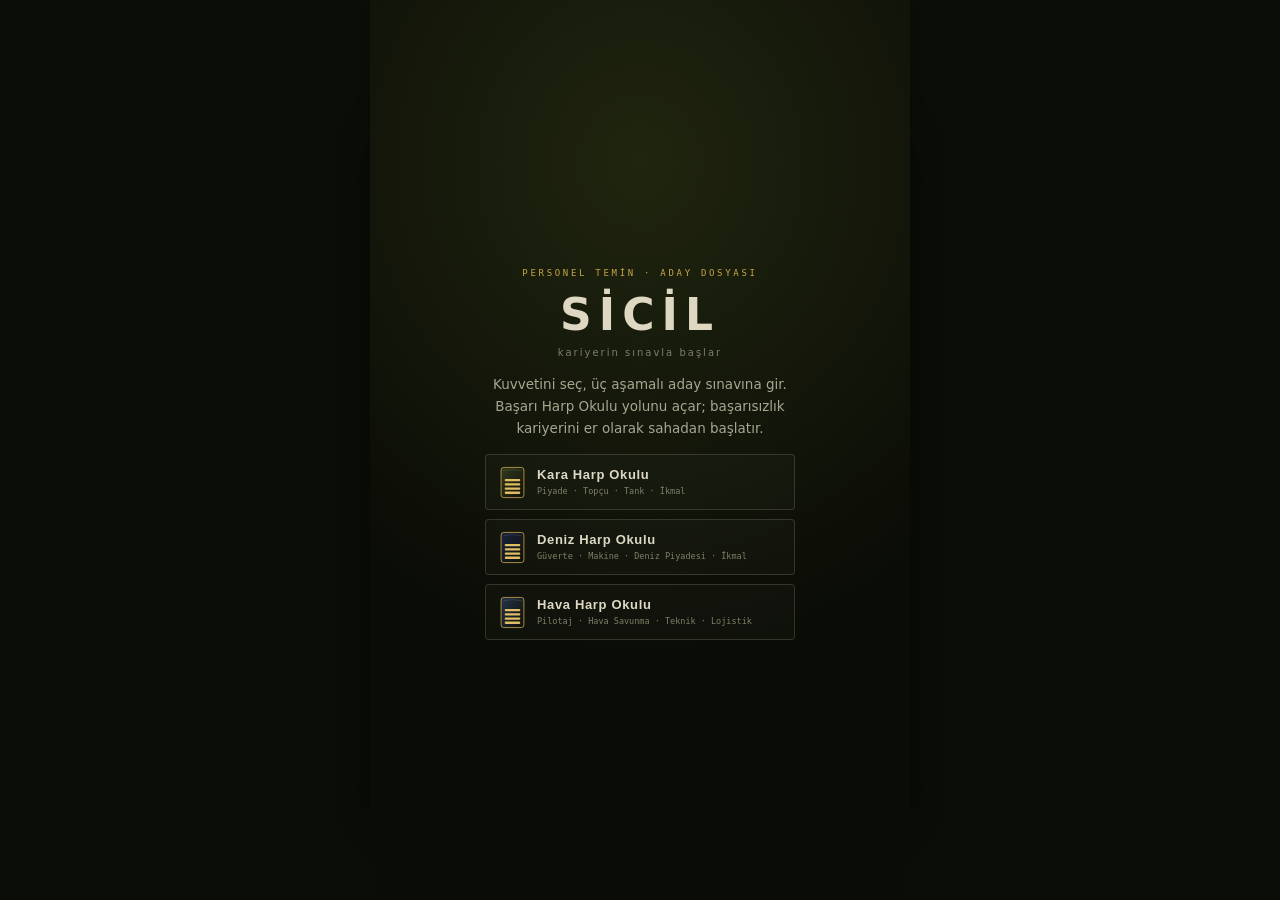
==== index.html @ 5f241886 "feat: add specialty selection screen and HUD badge" ====
<!DOCTYPE html>
<html lang="tr">
<head>
<meta charset="utf-8">
<meta name="viewport" content="width=device-width,initial-scale=1,viewport-fit=cover,maximum-scale=1,user-scalable=no">
<meta name="theme-color" content="#0b0d07">
<title>SİCİL — Askerî Kariyer Dosyası</title>
<link rel="stylesheet" href="style.css">
</head>
<body>
<div id="app">
  <div id="hud">
    <div class="tag">
      <div id="insBox"></div>
      <div class="idt">
        <div class="careerBadge" id="careerBadge">Subay Kariyeri</div>
        <div class="rankname" id="rankName">Harbiyeli</div>
        <div class="identityMeta"><div class="sub" id="forceName"></div><div class="specialtyBadge" id="specialtyBadge"></div></div>
      </div>
      <button id="fileBtn" aria-label="Sicil dosyasını aç"><span class="fi" aria-hidden="true">▤</span><span class="fl">Sicil</span></button>
    </div>
    <div class="hudmeta">
      <div class="clock"><span id="mAge"></span><i></i><span id="mSrv"></span></div>
      <div id="pips"></div>
    </div>
  </div>
  <div id="gauges"></div>
  <div id="stage">
    <div class="card" id="cardB"></div>
    <div class="card" id="cardA">
      <div class="stamp l" id="stampL"></div>
      <div class="stamp r" id="stampR"></div>
      <div class="chead">
        <div class="l"><div class="who" id="who"></div><div class="role" id="role"></div></div>
        <div class="place" id="place"></div>
      </div>
      <div class="cbody"><div id="text"></div></div>
    </div>
    <div id="decisionFeedback" role="status" aria-live="polite"></div>
  </div>
  <div id="choices">
    <button class="ch" id="chL"><span class="k">◀ SOL</span><span id="chLt"></span></button>
    <button class="ch" id="chR"><span class="k">SAĞ ▶</span><span id="chRt"></span></button>
  </div>
  <div id="hint">kaydır ya da dokun</div>

  <div id="file" class="hide">
    <h2>Sicil Dosyası</h2>
    <div id="fileRows"></div>
    <div class="note" id="fileNote"></div>
    <button class="btn" id="fileClose" style="margin-top:auto">Kapat</button>
  </div>

  <div id="promo" class="hide">
    <div id="promoIns"></div>
    <div class="eyebrow" id="promoTop">Terfi</div>
    <div id="promoRank"></div>
    <div id="promoNote"></div>
    <div id="promoNext"></div>
    <button class="btn p" id="promoBtn">Göreve devam</button>
  </div>

  <div class="screen hide" id="exam">
    <div class="examShell">
      <div class="examTop"><span id="examStep">Aday Seçmeleri</span><b id="examScore">0 PUAN</b></div>
      <div class="examTrack" id="examTrack"></div>
      <div id="examBody"></div>
    </div>
  </div>

  <div class="screen hide" id="specialty">
    <div class="specialtyShell">
      <div class="eyebrow" id="specialtyCareer">Kariyer Yolu</div>
      <h1 id="specialtyTitle">Sınıfını Seç</h1>
      <p class="lead" id="specialtyLead"></p>
      <div class="specialtyList" id="specialtyList"></div>
    </div>
  </div>

  <div class="screen" id="start">
    <div class="eyebrow">Personel Temin · Aday Dosyası</div>
    <h1>Sicil<small>kariyerin sınavla başlar</small></h1>
    <p class="lead">Kuvvetini seç, üç aşamalı aday sınavına gir. Başarı Harp Okulu yolunu açar; başarısızlık kariyerini er olarak sahadan başlatır.</p>
    <div class="forces" id="forceList"></div>
  </div>

  <div class="screen hide" id="end">
    <div class="eyebrow" id="endTop"></div>
    <h1 id="endTitle" style="font-size:clamp(21px,6.6vw,30px);letter-spacing:.09em"></h1>
    <p class="lead" id="endText"></p>
    <div id="endStats"></div>
    <div id="endNote" style="font-family:var(--mono);font-size:9px;letter-spacing:.05em;color:var(--brass);max-width:33ch;line-height:1.7"></div>
    <button class="btn p" id="again">Yeni dosya aç</button>
  </div>
</div>

<script src="ranks.js"></script>
<script src="storage.js"></script>
<script src="game.js"></script>
<script src="specialties.js"></script>
<script src="exam.js"></script>
<script src="events-officer.js"></script>
<script src="events-field.js"></script>
</body>
</html>
---- style.css ----
:root{
  --ink:#0b0d07; --canvas:#1e2310;
  --paper:#ded8c3; --paper-2:#bdb69c; --dim:#7c8067; --dim-2:#5a5e48;
  --brass:#c9a349; --signal:#e0902c; --oxide:#a83c29; --green:#6f9349;
  --decision:#9aa58a;
  --line:rgba(222,216,195,.14);
  --mono:ui-monospace,"SFMono-Regular",Menlo,Consolas,monospace;
  --sans:system-ui,-apple-system,"Segoe UI",Roboto,sans-serif;
}
*{margin:0;padding:0;box-sizing:border-box;-webkit-tap-highlight-color:transparent}
html,body{height:100%;overflow:hidden;overscroll-behavior:none}
body{background:var(--ink);color:var(--paper);font-family:var(--sans);
  touch-action:none;user-select:none;-webkit-user-select:none;
  display:flex;align-items:center;justify-content:center}
#app{position:relative;width:100%;height:100dvh;max-width:540px;display:flex;flex-direction:column;
  padding:calc(env(safe-area-inset-top) + 7px) 13px calc(env(safe-area-inset-bottom) + 8px);
  background:radial-gradient(125% 65% at 50% -8%,#242a17 0%,#12150c 60%,#090b05 100%)}
#app::after{content:"";position:absolute;inset:0;pointer-events:none;opacity:.045;mix-blend-mode:overlay;
  background-image:repeating-linear-gradient(90deg,#fff 0 1px,transparent 1px 3px),
                   repeating-linear-gradient(0deg,#fff 0 1px,transparent 1px 3px)}

#hud{flex:0 0 auto;position:relative;z-index:4;padding:10px;border:1px solid rgba(222,216,195,.13);
  border-radius:11px;background:linear-gradient(145deg,rgba(222,216,195,.07),rgba(9,11,5,.32));
  box-shadow:0 10px 28px rgba(0,0,0,.28),inset 0 1px 0 rgba(255,255,255,.035);overflow:hidden}
#hud::before{content:"";position:absolute;left:0;top:0;bottom:0;width:3px;background:var(--brass);opacity:.72}
.tag{display:flex;align-items:center;gap:10px}
#insBox{flex:0 0 auto;width:40px;height:52px;padding:3px;border-radius:6px;background:rgba(9,11,5,.36);
  filter:drop-shadow(0 2px 3px rgba(0,0,0,.55))}
#insBox svg{display:block;width:100%;height:100%}
.idt{flex:1 1 auto;min-width:0}
.careerBadge{display:inline-flex;margin-bottom:3px;padding:2px 5px;border-radius:2px;background:rgba(201,163,73,.11);
  color:var(--brass);font-family:var(--mono);font-size:7px;letter-spacing:.13em;text-transform:uppercase}
.rankname{font-weight:760;font-size:clamp(15px,4.2vw,18px);letter-spacing:.075em;text-transform:uppercase;
  white-space:nowrap;overflow:hidden;text-overflow:ellipsis;line-height:1.15}
.sub{font-family:var(--mono);font-size:8.5px;letter-spacing:.1em;color:var(--dim);text-transform:uppercase;margin-top:3px}
.hudmeta{display:grid;grid-template-columns:auto minmax(0,1fr);gap:10px;align-items:center;margin-top:9px;
  padding-top:8px;border-top:1px solid rgba(222,216,195,.09)}
.clock{display:flex;align-items:center;gap:6px;font-family:var(--mono);font-size:8.5px;line-height:1.3;color:var(--dim);white-space:nowrap}
.clock i{width:3px;height:3px;border-radius:50%;background:var(--dim-2)}
.clock b{color:var(--brass);font-weight:500}
#fileBtn{flex:0 0 auto;width:47px;height:47px;padding:0;border:1px solid rgba(222,216,195,.18);border-radius:8px;
  background:rgba(9,11,5,.34);color:var(--paper-2);font-family:var(--mono);cursor:pointer;
  display:flex;flex-direction:column;align-items:center;justify-content:center;gap:3px}
#fileBtn .fi{font-size:15px;line-height:1;color:var(--brass)}
#fileBtn .fl{font-size:6.5px;letter-spacing:.09em;text-transform:uppercase}
#fileBtn:active{background:rgba(222,216,195,.1);border-color:rgba(222,216,195,.32)}
#pips{display:flex;gap:2px;align-items:center;min-width:0}
#pips i{flex:1 1 0;height:5px;border-radius:2px;background:rgba(222,216,195,.1);transition:background .3s}
#pips i.on{background:var(--green)} #pips i.now{background:var(--brass)}
#pips span{flex:0 0 auto;font-family:var(--mono);font-size:7.5px;letter-spacing:.04em;color:var(--paper-2);
  text-transform:uppercase;margin-left:5px}

#gauges{flex:0 0 auto;margin-top:8px;display:grid;grid-template-columns:repeat(2,1fr);gap:6px;position:relative;z-index:4}
.g{position:relative;display:flex;flex-direction:column;gap:5px;min-width:0;padding:7px 9px 8px;border-radius:7px;
  border:1px solid rgba(222,216,195,.1);background:rgba(222,216,195,.035)}
.grow{display:flex;align-items:baseline;justify-content:space-between;gap:3px}
.gname{font-family:var(--mono);font-size:8.5px;letter-spacing:.035em;color:var(--dim);text-transform:uppercase;
  white-space:nowrap;overflow:hidden;text-overflow:ellipsis}
.gval{font-family:var(--mono);font-size:13px;font-weight:700;color:var(--paper);flex:0 0 auto;transition:color .3s}
.gbar{position:relative;height:6px;border-radius:3px;background:#090b05;border:1px solid var(--line);overflow:hidden}
.gfill{position:absolute;left:1px;top:1px;bottom:1px;right:1px;transform-origin:left;transform:scaleX(.5);
  border-radius:1px;background:linear-gradient(90deg,#5b7c3d,#93b25f);
  transition:transform .55s cubic-bezier(.2,.85,.25,1),background .3s}
.gbar::after{content:"";position:absolute;inset:0;
  background:repeating-linear-gradient(90deg,transparent 0 9.4%,rgba(9,11,5,.9) 9.4% 10.6%)}
.g.low .gfill{background:linear-gradient(90deg,#8d2f21,#c9573a)} .g.low .gval{color:var(--oxide)}
.g.low .gval::before{content:"! ";font-weight:800}
.g.high .gfill{background:linear-gradient(90deg,#a8862f,#e2b95a)} .g.high .gval{color:var(--brass)}
.g.high .gval::before{content:"◆ ";font-size:7px;vertical-align:2px}
.gd{position:absolute;right:9px;bottom:7px;z-index:2;font-family:var(--mono);font-size:8px;height:9px;opacity:0;
  padding-left:3px;background:rgba(16,19,9,.9);transition:opacity .1s;text-align:right}
.gd.on{opacity:1} .gd.up{color:var(--green)} .gd.dn{color:var(--oxide)}
.g.bump{animation:bump .45s cubic-bezier(.3,1.4,.5,1)}
@keyframes bump{0%,100%{transform:none}35%{transform:translateY(-4px)}}

#stage{flex:1 1 auto;position:relative;z-index:2;margin-top:10px;min-height:140px}
.card{position:absolute;inset:0;border-radius:9px;overflow:hidden;display:flex;flex-direction:column;
  background:linear-gradient(177deg,rgba(255,255,255,.055),rgba(0,0,0,.2)),var(--canvas);
  border:1px solid rgba(222,216,195,.13);
  box-shadow:0 16px 42px rgba(0,0,0,.62),inset 0 1px 0 rgba(255,255,255,.05);
  will-change:transform;backface-visibility:hidden}
#cardB{transform:translate3d(0,9px,0) scale(.96);opacity:.4;filter:saturate(.35)}
.card.snap{transition:transform .32s cubic-bezier(.18,.9,.25,1)}
.card.fly{transition:transform .38s ease-out,opacity .34s ease-out}
.card.warn{box-shadow:0 16px 42px rgba(0,0,0,.62),inset 3px 0 0 var(--signal)}
.chead{flex:0 0 auto;padding:11px 14px 9px;border-bottom:1px dashed rgba(222,216,195,.17);
  background:linear-gradient(180deg,rgba(0,0,0,.26),transparent);display:flex;align-items:flex-start;gap:9px}
.chead .l{flex:1 1 auto;min-width:0}
.who{font-weight:650;font-size:13.5px;line-height:1.3}
.role{font-family:var(--mono);font-size:8.5px;letter-spacing:.11em;color:var(--brass);text-transform:uppercase;
  margin-top:4px;overflow:hidden;text-overflow:ellipsis;white-space:nowrap}
.place{flex:0 0 auto;font-family:var(--mono);font-size:8px;letter-spacing:.06em;color:var(--dim);
  text-transform:uppercase;text-align:right;max-width:36%;line-height:1.45}
.cbody{flex:1 1 auto;padding:14px 16px;display:flex;align-items:center;overflow:hidden}
#text{font-size:16px;line-height:1.52;color:#eee9d8;width:100%}
.stamp{position:absolute;top:13px;padding:6px 10px;border:2px solid;border-radius:3px;font-weight:800;
  font-size:11.5px;letter-spacing:.08em;text-transform:uppercase;opacity:0;pointer-events:none;
  max-width:62%;line-height:1.28;text-align:center;z-index:3}
.stamp.l,.stamp.r{color:var(--paper);border-color:rgba(222,216,195,.68);background:rgba(9,11,5,.78);
  box-shadow:0 3px 12px rgba(0,0,0,.35)}
.stamp.l{left:12px;transform:rotate(-10deg)}
.stamp.r{right:12px;transform:rotate(10deg)}

#decisionFeedback{position:absolute;left:50%;bottom:13px;z-index:7;max-width:calc(100% - 28px);
  padding:7px 10px;border:1px solid rgba(154,165,138,.52);border-radius:3px;background:rgba(9,11,5,.9);
  color:#cbd2bb;font-family:var(--mono);font-size:8.5px;letter-spacing:.13em;text-align:center;text-transform:uppercase;
  white-space:nowrap;overflow:hidden;text-overflow:ellipsis;pointer-events:none;opacity:0;
  transform:translate(-50%,8px) scale(.97);transition:opacity .18s,transform .22s cubic-bezier(.2,.8,.2,1)}
#decisionFeedback.on{opacity:1;transform:translate(-50%,0) scale(1)}

#choices{flex:0 0 auto;margin-top:9px;display:grid;grid-template-columns:1fr 1fr;gap:8px;position:relative;z-index:4}
.ch{position:relative;min-height:68px;padding:22px 12px 11px;border-radius:5px;cursor:pointer;
  border:1px solid rgba(222,216,195,.17);background:rgba(222,216,195,.035);color:var(--paper);
  font-family:var(--sans);font-size:13px;line-height:1.34;text-align:left;
  display:flex;align-items:center;transition:border-color .15s,background .15s,transform .12s}
.ch:active{transform:scale(.985)}
.ch .k{position:absolute;top:6px;font-family:var(--mono);font-size:7.5px;letter-spacing:.14em;color:var(--dim-2)}
#chL .k{left:10px} #chR .k{right:10px} #chR{text-align:right;justify-content:flex-end}
#chL.hot,#chR.hot{border-color:rgba(154,165,138,.72);background:rgba(154,165,138,.12)}
#hint{flex:0 0 auto;margin-top:7px;text-align:center;font-family:var(--mono);font-size:8.5px;
  letter-spacing:.15em;color:var(--dim-2);text-transform:uppercase}

#file{position:absolute;inset:0;z-index:18;background:rgba(8,10,5,.96);backdrop-filter:blur(4px);
  padding:calc(env(safe-area-inset-top) + 20px) 20px calc(env(safe-area-inset-bottom) + 18px);
  display:flex;flex-direction:column;gap:11px;overflow-y:auto}
#file.hide{display:none}
#file h2{font-size:13.5px;letter-spacing:.16em;text-transform:uppercase}
#file .note{font-family:var(--mono);font-size:8.5px;line-height:1.75;color:var(--dim)}
.frow{display:flex;align-items:center;gap:8px;padding:6px 0;border-bottom:1px dotted rgba(222,216,195,.12)}
.frow .n{flex:1 1 auto;font-size:11.5px}
.frow .b{flex:0 0 68px;height:6px;border-radius:2px;background:#090b05;border:1px solid var(--line);position:relative;overflow:hidden}
.frow .b i{position:absolute;left:0;top:0;bottom:0;background:var(--paper-2)}
.frow .v{flex:0 0 38px;text-align:right;font-family:var(--mono);font-size:9.5px;color:var(--paper-2)}
.frow.act .n{color:var(--paper);font-weight:600}
.frow.act .b i{background:linear-gradient(90deg,#5b7c3d,#93b25f)}
.frow.dimd .n,.frow.dimd .v{color:var(--dim)} .frow.dimd .b i{background:var(--dim-2)}
.frow.unk .n,.frow.unk .v{color:var(--dim-2)}
.ftag{font-family:var(--mono);font-size:7px;letter-spacing:.1em;color:var(--brass);
  border:1px solid rgba(201,163,73,.4);border-radius:2px;padding:1px 4px;text-transform:uppercase}

.screen{position:absolute;inset:0;z-index:20;display:flex;flex-direction:column;align-items:center;
  justify-content:center;gap:15px;text-align:center;overflow-y:auto;
  padding:34px 24px calc(env(safe-area-inset-bottom) + 26px);
  background:radial-gradient(120% 78% at 50% 18%,#20250f 0%,#0a0c06 70%)}
.screen.hide{display:none}
.eyebrow{font-family:var(--mono);font-size:9px;letter-spacing:.3em;color:var(--brass);text-transform:uppercase}
h1{font-size:clamp(30px,10vw,44px);font-weight:800;letter-spacing:.16em;line-height:1;text-transform:uppercase}
h1 small{display:block;font-size:10px;letter-spacing:.2em;font-weight:500;color:var(--dim);margin-top:11px;text-transform:none}
.lead{font-size:13.5px;line-height:1.65;color:#a5a891;max-width:35ch}
.btn{min-height:44px;font-family:var(--mono);font-size:11px;letter-spacing:.15em;text-transform:uppercase;padding:13px 26px;
  border-radius:3px;cursor:pointer;background:transparent;color:var(--paper);border:1px solid rgba(222,216,195,.32)}
.btn:active{background:rgba(222,216,195,.1)} .btn.p{border-color:var(--brass);color:var(--brass)}
.forces{display:flex;flex-direction:column;gap:9px;width:100%;max-width:310px}
.fbtn{min-height:56px;display:flex;align-items:center;gap:12px;padding:10px 14px;border-radius:4px;cursor:pointer;
  border:1px solid rgba(222,216,195,.17);background:rgba(222,216,195,.028);text-align:left;color:var(--paper)}
.fbtn:active{border-color:var(--brass);background:rgba(201,163,73,.08)}
.fbtn b{display:block;font-size:13px;font-weight:700;letter-spacing:.05em}
.fbtn i{display:block;font-style:normal;font-family:var(--mono);font-size:8.5px;color:var(--dim);margin-top:3px;line-height:1.45}
.fbtn svg{flex:0 0 auto;width:25px;height:33px}

#exam{background:radial-gradient(100% 64% at 50% 12%,#293019 0%,#101309 58%,#080a05 100%)}
.examShell{width:100%;max-width:360px;text-align:left}
.examTop{display:flex;align-items:center;justify-content:space-between;gap:12px;font-family:var(--mono);
  font-size:8.5px;letter-spacing:.12em;text-transform:uppercase;color:var(--dim)}
.examTop b{font-size:9px;color:var(--brass);font-weight:650}
.examTrack{display:grid;grid-template-columns:repeat(3,1fr);gap:5px;margin:10px 0 15px}
.examTrack i{height:4px;border-radius:2px;background:rgba(222,216,195,.11)}
.examTrack i.done{background:var(--green)}
.examTrack i.now{background:var(--brass);box-shadow:0 0 12px rgba(201,163,73,.28)}
.examPanel{position:relative;min-height:360px;padding:22px;border:1px solid rgba(222,216,195,.14);border-radius:12px;
  background:linear-gradient(165deg,rgba(222,216,195,.07),rgba(9,11,5,.32));
  box-shadow:0 20px 50px rgba(0,0,0,.42);display:flex;flex-direction:column;align-items:center;text-align:center}
.examKicker{font-family:var(--mono);font-size:8px;letter-spacing:.18em;text-transform:uppercase;color:var(--brass)}
.examGlyph{width:76px;height:76px;margin:25px 0 18px;border:1px solid rgba(201,163,73,.35);border-radius:50%;
  display:grid;place-items:center;background:rgba(201,163,73,.06);font-family:var(--mono);font-size:28px;color:var(--paper)}
.examTitle{font-size:22px;line-height:1.15;letter-spacing:.03em}
.examCopy{margin-top:10px;max-width:29ch;font-size:13px;line-height:1.6;color:#aeb19c}
.examAction{width:100%;min-height:50px;margin-top:auto;border:1px solid rgba(201,163,73,.5);border-radius:5px;
  background:rgba(201,163,73,.08);color:var(--brass);font-family:var(--mono);font-size:10px;letter-spacing:.13em;
  text-transform:uppercase;cursor:pointer}
.examAction:active{background:rgba(201,163,73,.16)}
.roundLabel{margin-top:18px;font-family:var(--mono);font-size:8px;letter-spacing:.16em;text-transform:uppercase;color:var(--dim)}
.reactionPad{width:190px;height:190px;margin:auto;border:1px solid rgba(222,216,195,.2);border-radius:50%;
  background:rgba(222,216,195,.045);color:var(--paper-2);font-family:var(--mono);font-size:12px;letter-spacing:.12em;
  text-transform:uppercase;cursor:pointer;transition:background .12s,border-color .12s,transform .12s}
.reactionPad.ready{border-color:#a7c977;background:rgba(111,147,73,.28);color:#dcebc8;box-shadow:0 0 34px rgba(111,147,73,.2)}
.reactionPad.early{border-color:var(--oxide);background:rgba(168,60,41,.18);color:#e7aa9d}
.reactionPad:active{transform:scale(.975)}
.memoryDisplay{height:112px;margin:24px 0 18px;border:1px solid rgba(222,216,195,.12);border-radius:8px;
  display:grid;place-items:center;background:rgba(9,11,5,.36);font-size:42px;color:var(--brass)}
.memoryGrid,.logicGrid{display:grid;grid-template-columns:1fr 1fr;gap:8px;width:100%;margin-top:auto}
.memoryBtn,.logicBtn{min-height:62px;border:1px solid rgba(222,216,195,.18);border-radius:6px;
  background:rgba(222,216,195,.035);color:var(--paper);font-size:21px;cursor:pointer}
.logicBtn{min-height:74px;padding:8px;font-family:var(--mono);font-size:15px}
.memoryBtn:active,.logicBtn:active{border-color:var(--brass);background:rgba(201,163,73,.1)}
.examResult{margin:auto 0;text-align:center}
.examResult .scoreRing{width:116px;height:116px;margin:0 auto 20px;border:2px solid;border-radius:50%;
  display:grid;place-items:center;font-family:var(--mono);font-size:26px;font-weight:700}
.examResult.pass .scoreRing{color:#b9d590;border-color:var(--green);background:rgba(111,147,73,.09)}
.examResult.fail .scoreRing{color:#e3a18f;border-color:var(--oxide);background:rgba(168,60,41,.09)}
.examResult.sinirda .scoreRing{color:#e2bd67;border-color:var(--brass);background:rgba(201,163,73,.09)}
.examResult.ustun .scoreRing{color:#f0cd77;border-color:#dfb959;background:rgba(201,163,73,.13);box-shadow:0 0 28px rgba(201,163,73,.13)}
.examResult h2{font-size:23px;letter-spacing:.04em}
.examResult p{margin:10px auto 0;max-width:30ch;font-size:13px;line-height:1.6;color:#aeb19c}
.resultPanel{min-height:510px}
.examBreakdown{width:100%;margin:17px 0 13px;padding:11px;border:1px solid rgba(222,216,195,.1);border-radius:7px;
  background:rgba(9,11,5,.25);display:flex;flex-direction:column;gap:9px;text-align:left}
.examMetric{display:grid;grid-template-columns:1fr auto;gap:4px 9px;align-items:center;font-family:var(--mono)}
.examMetric span{font-size:8px;letter-spacing:.1em;text-transform:uppercase;color:var(--dim)}
.examMetric b{font-size:8.5px;font-weight:600;color:var(--paper-2)}
.examMetric i{grid-column:1/-1;height:4px;border-radius:2px;background:rgba(222,216,195,.1);overflow:hidden}
.examMetric em{display:block;height:100%;border-radius:inherit;background:linear-gradient(90deg,#627f45,#b8994c)}
.examMods{width:100%;display:flex;flex-wrap:wrap;gap:5px;justify-content:center}
.examMods small{flex:0 0 100%;margin-bottom:2px;font-family:var(--mono);font-size:7px;letter-spacing:.14em;
  text-transform:uppercase;color:var(--dim)}
.examMods span{padding:3px 6px;border:1px solid;border-radius:3px;font-family:var(--mono);font-size:7.5px;letter-spacing:.04em}
.examMods .up{color:#aeca86;border-color:rgba(111,147,73,.42);background:rgba(111,147,73,.07)}
.examMods .down{color:#d98e7b;border-color:rgba(168,60,41,.42);background:rgba(168,60,41,.07)}

#promo{position:absolute;inset:0;z-index:15;display:flex;flex-direction:column;align-items:center;
  justify-content:center;gap:13px;padding:30px;background:rgba(8,10,5,.94);backdrop-filter:blur(3px);text-align:center}
#promo.hide{display:none}
#promoIns{width:50px;height:64px;animation:seal .55s cubic-bezier(.2,1.35,.4,1)}
#promoIns svg{width:100%;height:100%}
@keyframes seal{from{transform:scale(.45) rotate(-14deg);opacity:0}to{transform:none;opacity:1}}
#promoNext{display:flex;flex-wrap:wrap;gap:6px;justify-content:center;max-width:300px;margin-top:2px}
#promoNext .lbl{flex:0 0 100%;font-family:var(--mono);font-size:8px;letter-spacing:.14em;
  color:var(--dim-2);text-transform:uppercase;margin-bottom:3px}
#promoNext .nx{font-family:var(--mono);font-size:8.5px;letter-spacing:.08em;padding:3px 7px;
  border-radius:2px;border:1px solid}
#promoNext .ok{color:var(--green);border-color:rgba(111,147,73,.5)}
#promoNext .mid{color:var(--brass);border-color:rgba(201,163,73,.45)}
#promoNext .bad{color:var(--oxide);border-color:rgba(168,60,41,.55)}
#promoRank{font-size:21px;font-weight:800;letter-spacing:.1em;text-transform:uppercase}
#promoNote{font-size:12.5px;line-height:1.62;color:#a5a891;max-width:31ch}
#endStats{display:grid;grid-template-columns:1fr 1fr;gap:2px 16px;width:100%;max-width:330px;font-family:var(--mono);font-size:9.5px}
#endStats div{display:flex;justify-content:space-between;border-bottom:1px dotted rgba(222,216,195,.12);padding:3px 0;color:var(--dim)}
@media (max-width:360px){
  #app{padding-left:10px;padding-right:10px}
  .tag{gap:8px}
  #fileBtn{width:44px;height:44px;padding:0}
  #fileBtn .fl{display:none}
  #gauges{gap:5px}
  .gname{font-size:8px}
  .gval{font-size:11.5px}
  .ch{font-size:12.5px;padding-left:10px;padding-right:10px}
  .examPanel{min-height:340px;padding:18px}
}
@media (max-height:700px){
  #app{padding-top:calc(env(safe-area-inset-top) + 5px);padding-bottom:calc(env(safe-area-inset-bottom) + 5px)}
  #hud{padding:7px 8px}
  #insBox{width:36px;height:46px}
  .careerBadge{margin-bottom:2px}
  .hudmeta{margin-top:5px;padding-top:5px}
  #gauges{margin-top:5px;grid-template-columns:repeat(4,1fr);gap:4px}
  .g{padding:5px 6px 6px}
  .gname{font-size:7.5px}
  .gval{font-size:11px}
  .gd{right:6px;bottom:5px}
  #stage{margin-top:7px;min-height:116px}
  .chead{padding:8px 12px 7px}
  .cbody{padding:10px 13px}
  #choices{margin-top:7px}
  .ch{min-height:58px;padding-top:19px;padding-bottom:8px}
  #hint{margin-top:4px}
  .examPanel{min-height:320px;padding:17px}
  .examPanel.resultPanel{min-height:470px}
  .examGlyph{width:58px;height:58px;margin:14px 0 12px;font-size:22px}
  .reactionPad{width:150px;height:150px}
}
@media (prefers-reduced-motion:reduce){*{animation:none!important;transition-duration:.01ms!important}}
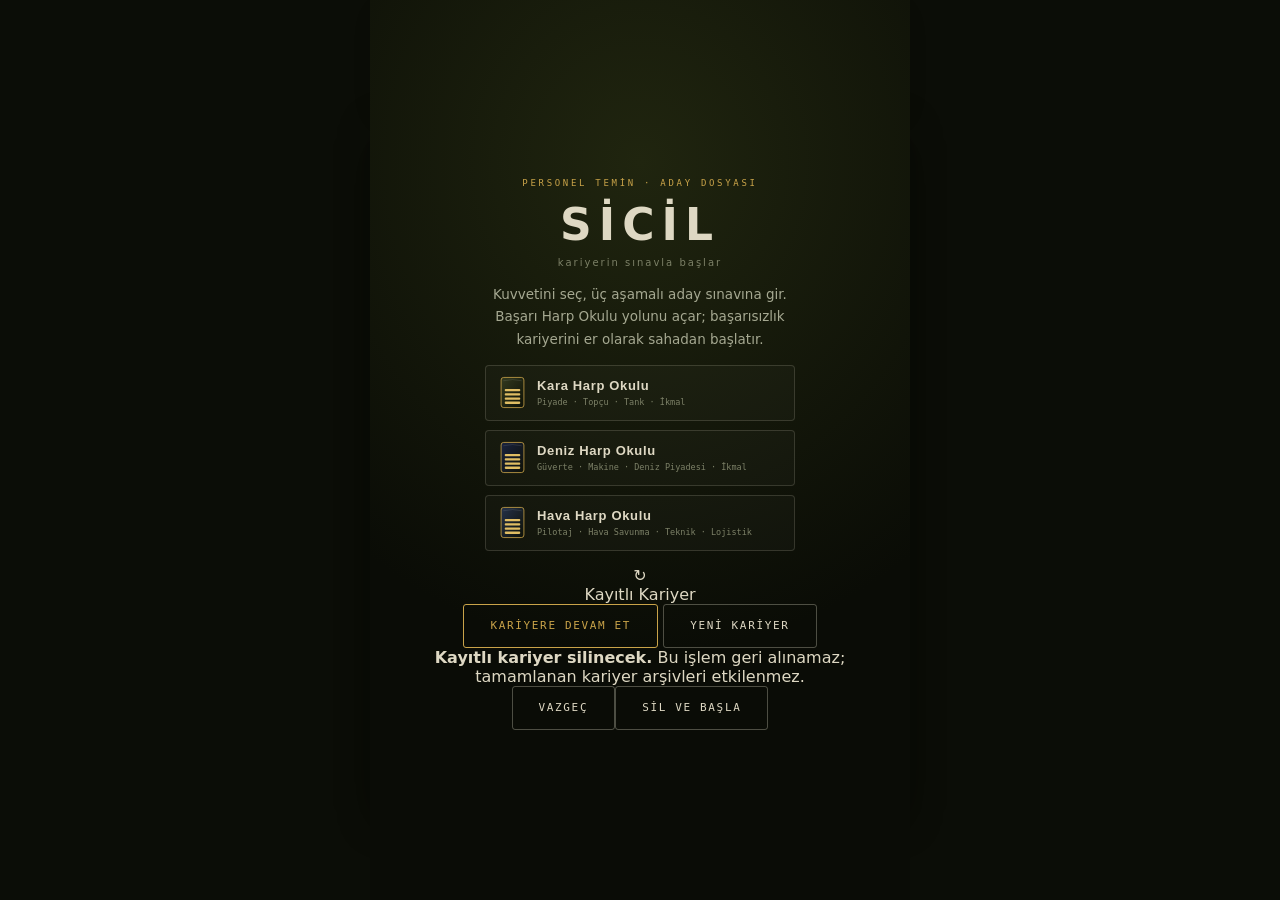
==== commit 5d3c1f19: "feat(phase-4): add persistent career saves and journal" ====
--- a/index.html
+++ b/index.html
@@ -46,8 +46,15 @@
 
   <div id="file" class="hide">
     <h2>Sicil Dosyası</h2>
-    <div id="fileRows"></div>
-    <div class="note" id="fileNote"></div>
+    <div class="fileTabs" role="tablist" aria-label="Dosya bölümleri">
+      <button class="on" id="fileStatsTab" role="tab" aria-selected="true">Sicil</button>
+      <button id="fileJournalTab" role="tab" aria-selected="false">Kariyer Günlüğü</button>
+    </div>
+    <div id="fileStatsPanel">
+      <div id="fileRows"></div>
+      <div class="note" id="fileNote"></div>
+    </div>
+    <div id="fileJournalPanel" class="hide"><div id="journalRows"></div></div>
     <button class="btn" id="fileClose" style="margin-top:auto">Kapat</button>
   </div>
 
@@ -77,11 +84,33 @@
     </div>
   </div>
 
+  <div class="screen hide" id="transition">
+    <div class="transitionShell">
+      <div class="transitionTop"><span id="transitionStep">Kariyer Geçişi</span><b id="transitionRoute"></b></div>
+      <div id="transitionBody"></div>
+    </div>
+  </div>
+
   <div class="screen" id="start">
     <div class="eyebrow">Personel Temin · Aday Dosyası</div>
     <h1>Sicil<small>kariyerin sınavla başlar</small></h1>
     <p class="lead">Kuvvetini seç, üç aşamalı aday sınavına gir. Başarı Harp Okulu yolunu açar; başarısızlık kariyerini er olarak sahadan başlatır.</p>
     <div class="forces" id="forceList"></div>
+    <div class="resumePanel hide" id="resumePanel">
+      <div class="resumeMark">↻</div>
+      <div class="resumeKicker">Kayıtlı Kariyer</div>
+      <h2 id="resumeRank"></h2>
+      <p id="resumeMeta"></p>
+      <div class="resumeActions">
+        <button class="btn p" id="continueBtn">Kariyere devam et</button>
+        <button class="btn ghost" id="newCareerBtn">Yeni kariyer</button>
+      </div>
+      <div class="newCareerConfirm hide" id="newCareerConfirm" role="alert">
+        <b>Kayıtlı kariyer silinecek.</b>
+        <span>Bu işlem geri alınamaz; tamamlanan kariyer arşivleri etkilenmez.</span>
+        <div><button class="btn ghost" id="cancelNewCareer">Vazgeç</button><button class="btn danger" id="confirmNewCareer">Sil ve başla</button></div>
+      </div>
+    </div>
   </div>
 
   <div class="screen hide" id="end">
@@ -98,9 +127,9 @@
 <script src="storage.js"></script>
 <script src="game.js"></script>
 <script src="specialties.js"></script>
+<script src="transitions.js"></script>
 <script src="exam.js"></script>
 <script src="events-officer.js"></script>
 <script src="events-field.js"></script>
 </body>
 </html>
-
--- a/style.css
+++ b/style.css
@@ -33,6 +33,11 @@
 .rankname{font-weight:760;font-size:clamp(15px,4.2vw,18px);letter-spacing:.075em;text-transform:uppercase;
   white-space:nowrap;overflow:hidden;text-overflow:ellipsis;line-height:1.15}
 .sub{font-family:var(--mono);font-size:8.5px;letter-spacing:.1em;color:var(--dim);text-transform:uppercase;margin-top:3px}
+.identityMeta{display:flex;align-items:center;gap:6px;min-width:0;margin-top:3px}
+.identityMeta .sub{min-width:0;margin-top:0;white-space:nowrap;overflow:hidden;text-overflow:ellipsis}
+.specialtyBadge{flex:0 0 auto;padding:2px 5px;border:1px solid rgba(111,147,73,.42);border-radius:3px;
+  background:rgba(111,147,73,.08);color:#b7cc99;font-family:var(--mono);font-size:7px;letter-spacing:.07em;text-transform:uppercase}
+.specialtyBadge.hide{display:none}
 .hudmeta{display:grid;grid-template-columns:auto minmax(0,1fr);gap:10px;align-items:center;margin-top:9px;
   padding-top:8px;border-top:1px solid rgba(222,216,195,.09)}
 .clock{display:flex;align-items:center;gap:6px;font-family:var(--mono);font-size:8.5px;line-height:1.3;color:var(--dim);white-space:nowrap}
@@ -158,6 +163,70 @@
 .fbtn i{display:block;font-style:normal;font-family:var(--mono);font-size:8.5px;color:var(--dim);margin-top:3px;line-height:1.45}
 .fbtn svg{flex:0 0 auto;width:25px;height:33px}
 
+#specialty{justify-content:flex-start;padding-top:calc(env(safe-area-inset-top) + 23px);background:radial-gradient(110% 70% at 50% 0%,#293019 0%,#101309 58%,#080a05 100%)}
+.specialtyShell{width:100%;max-width:390px;display:flex;flex-direction:column;align-items:center;text-align:center}
+.specialtyShell h1{margin-top:9px;font-size:clamp(24px,8vw,32px);letter-spacing:.1em}
+.specialtyShell .lead{margin-top:10px;font-size:12.5px}
+.specialtyList{width:100%;display:flex;flex-direction:column;gap:8px;margin-top:17px;padding-bottom:calc(env(safe-area-inset-bottom) + 18px)}
+.specialtyCard{width:100%;min-height:88px;padding:10px 12px;border:1px solid rgba(222,216,195,.15);border-radius:8px;
+  background:linear-gradient(150deg,rgba(222,216,195,.055),rgba(9,11,5,.25));color:var(--paper);text-align:left;
+  display:flex;align-items:flex-start;gap:11px;cursor:pointer;transition:border-color .15s,background .15s,transform .12s}
+.specialtyCard:active{transform:scale(.987);border-color:var(--brass);background:rgba(201,163,73,.08)}
+.specialtyGlyph{flex:0 0 38px;width:38px;height:38px;border:1px solid rgba(201,163,73,.35);border-radius:50%;
+  display:grid;place-items:center;background:rgba(201,163,73,.07);color:var(--brass);font-family:var(--mono);font-size:17px}
+.specialtyText{flex:1 1 auto;min-width:0;display:flex;flex-wrap:wrap;align-items:center;gap:3px 5px}
+.specialtyText b{flex:0 0 100%;font-size:13px;letter-spacing:.07em;text-transform:uppercase}
+.specialtyText em{flex:0 0 100%;font-style:normal;font-size:10px;line-height:1.35;color:#a9ad96}
+.specialtyText small{flex:0 0 100%;font-family:var(--mono);font-size:6.8px;letter-spacing:.07em;color:var(--dim);text-transform:uppercase}
+.specialtyMods{flex:0 0 100%;display:flex;flex-wrap:wrap;gap:3px;margin-top:2px}
+.specialtyMods i{padding:2px 4px;border:1px solid;border-radius:2px;font-family:var(--mono);font-size:6.5px;font-style:normal;letter-spacing:.03em}
+.specialtyMods .up{color:#aeca86;border-color:rgba(111,147,73,.36)}
+.specialtyMods .down{color:#d98e7b;border-color:rgba(168,60,41,.36)}
+
+#transition{justify-content:flex-start;padding-top:calc(env(safe-area-inset-top) + 24px);background:radial-gradient(105% 68% at 50% 0%,#302b18 0%,#121309 58%,#080a05 100%)}
+.transitionShell{width:100%;max-width:380px;text-align:left;padding-bottom:calc(env(safe-area-inset-bottom) + 20px)}
+.transitionTop{display:flex;align-items:center;justify-content:space-between;gap:10px;margin-bottom:10px;font-family:var(--mono);
+  font-size:8px;letter-spacing:.1em;text-transform:uppercase;color:var(--dim)}
+.transitionTop b{max-width:55%;color:var(--brass);font-size:8px;font-weight:600;text-align:right}
+.transitionPanel{min-height:470px;padding:21px;border:1px solid rgba(222,216,195,.14);border-radius:12px;
+  background:linear-gradient(160deg,rgba(222,216,195,.065),rgba(9,11,5,.32));box-shadow:0 20px 50px rgba(0,0,0,.4);
+  display:flex;flex-direction:column;align-items:center;text-align:center}
+.transitionSeal{width:68px;height:68px;margin:4px 0 17px;border:1px solid rgba(201,163,73,.38);border-radius:50%;
+  display:grid;place-items:center;background:rgba(201,163,73,.07);color:var(--brass);font-family:var(--mono);font-size:25px}
+.transitionKicker{font-family:var(--mono);font-size:8px;letter-spacing:.16em;text-transform:uppercase;color:var(--brass)}
+.transitionPanel h2{margin-top:8px;font-size:21px;line-height:1.18;letter-spacing:.025em}
+.transitionPanel p{margin-top:11px;max-width:31ch;color:#aeb19c;font-size:12.5px;line-height:1.58}
+.transitionStats{width:100%;display:grid;grid-template-columns:1fr 1fr;gap:6px;margin-top:17px}
+.transitionStats span{display:flex;justify-content:space-between;gap:5px;padding:7px;border:1px solid rgba(222,216,195,.1);border-radius:4px;
+  color:var(--dim);font-family:var(--mono);font-size:7px;letter-spacing:.05em}
+.transitionStats b{color:var(--paper-2);font-size:8.5px}
+.transitionAction{width:100%;min-height:49px;margin-top:auto;border:1px solid rgba(201,163,73,.52);border-radius:5px;
+  background:rgba(201,163,73,.08);color:var(--brass);font-family:var(--mono);font-size:9.5px;letter-spacing:.12em;text-transform:uppercase;cursor:pointer}
+.transitionAction.pass{border-color:rgba(111,147,73,.62);background:rgba(111,147,73,.09);color:#b8d394}
+.transitionPanel.question{align-items:stretch;text-align:left}
+.transitionQuestion{margin:19px 0;font-size:19px;line-height:1.4;color:#eee9d8}
+.transitionOptions{display:flex;flex-direction:column;gap:8px;margin-top:auto}
+.transitionOptions button{min-height:67px;padding:10px 12px;border:1px solid rgba(222,216,195,.15);border-radius:6px;
+  background:rgba(222,216,195,.035);color:var(--paper);display:flex;align-items:center;gap:10px;text-align:left;font-size:12px;line-height:1.38;cursor:pointer}
+.transitionOptions button i{flex:0 0 27px;width:27px;height:27px;border:1px solid rgba(201,163,73,.35);border-radius:50%;
+  display:grid;place-items:center;color:var(--brass);font-family:var(--mono);font-size:8px;font-style:normal}
+.transitionOptions button.correct{border-color:rgba(111,147,73,.65);background:rgba(111,147,73,.1)}
+.transitionOptions button.wrong{border-color:rgba(168,60,41,.65);background:rgba(168,60,41,.1)}
+.transitionScore{width:102px;height:102px;margin:0 auto 17px;border:2px solid;border-radius:50%;display:grid;place-items:center;
+  font-family:var(--mono);font-size:25px;font-weight:700}
+.transitionPanel.result.pass .transitionScore{border-color:var(--green);background:rgba(111,147,73,.09);color:#bdd89a}
+.transitionPanel.result.fail .transitionScore{border-color:var(--oxide);background:rgba(168,60,41,.09);color:#e0a08e}
+.transitionBreakdown{width:100%;display:grid;grid-template-columns:repeat(3,1fr);gap:5px;margin:16px 0 13px}
+.transitionBreakdown span{padding:7px 4px;border:1px solid rgba(222,216,195,.1);border-radius:4px;background:rgba(9,11,5,.2)}
+.transitionBreakdown i,.transitionBreakdown b{display:block;font-family:var(--mono);font-style:normal}
+.transitionBreakdown i{color:var(--dim);font-size:6.5px;letter-spacing:.06em;text-transform:uppercase}
+.transitionBreakdown b{margin-top:4px;color:var(--paper-2);font-size:8px;font-weight:600}
+.transitionPaths{width:100%;display:grid;grid-template-columns:1fr 1fr;gap:6px;margin-top:auto}
+.transitionPaths button{min-height:45px;padding:8px;border:1px solid rgba(222,216,195,.17);border-radius:4px;background:rgba(222,216,195,.035);
+  color:var(--paper-2);font-family:var(--mono);font-size:7.5px;letter-spacing:.07em;text-transform:uppercase;cursor:pointer}
+.transitionPaths button:nth-child(3){grid-column:1/-1}
+.transitionPaths .danger{border-color:rgba(168,60,41,.45);color:#d98e7b}
+
 #exam{background:radial-gradient(100% 64% at 50% 12%,#293019 0%,#101309 58%,#080a05 100%)}
 .examShell{width:100%;max-width:360px;text-align:left}
 .examTop{display:flex;align-items:center;justify-content:space-between;gap:12px;font-family:var(--mono);
@@ -185,6 +254,16 @@
   text-transform:uppercase;cursor:pointer;transition:background .12s,border-color .12s,transform .12s}
 .reactionPad.ready{border-color:#a7c977;background:rgba(111,147,73,.28);color:#dcebc8;box-shadow:0 0 34px rgba(111,147,73,.2)}
 .reactionPad.early{border-color:var(--oxide);background:rgba(168,60,41,.18);color:#e7aa9d}
+.reactionPad.identify{font-size:11px}
+.reactionPad.target{border-color:var(--oxide);background:rgba(168,60,41,.22);color:#f0b09e;box-shadow:0 0 34px rgba(168,60,41,.18)}
+.reactionPad.friend{border-color:#7895ad;background:rgba(75,104,128,.2);color:#bdd2e1;box-shadow:0 0 34px rgba(75,104,128,.15)}
+.reactionPad.hold{position:relative;overflow:hidden;isolation:isolate}
+.reactionPad.hold span{position:relative;z-index:2}
+.reactionPad.hold::after{content:"";position:absolute;z-index:1;inset:15px;border:3px solid rgba(201,163,73,.18);border-radius:50%;
+  transform:scale(.58);opacity:0}
+.reactionPad.hold.holding{border-color:var(--brass);background:rgba(201,163,73,.09);color:#ecd181}
+.reactionPad.hold.holding::after{opacity:1;animation:holdExpand var(--hold-duration) linear forwards}
+@keyframes holdExpand{0%{transform:scale(.58);border-color:rgba(201,163,73,.18)}100%{transform:scale(1);border-color:var(--brass)}}
 .reactionPad:active{transform:scale(.975)}
 .memoryDisplay{height:112px;margin:24px 0 18px;border:1px solid rgba(222,216,195,.12);border-radius:8px;
   display:grid;place-items:center;background:rgba(9,11,5,.36);font-size:42px;color:var(--brass)}
@@ -193,6 +272,26 @@
   background:rgba(222,216,195,.035);color:var(--paper);font-size:21px;cursor:pointer}
 .logicBtn{min-height:74px;padding:8px;font-family:var(--mono);font-size:15px}
 .memoryBtn:active,.logicBtn:active{border-color:var(--brass);background:rgba(201,163,73,.1)}
+.memoryRoute{width:232px;height:232px;margin:auto;display:grid;grid-template-columns:repeat(3,1fr);gap:7px;padding:8px;
+  border:1px solid rgba(222,216,195,.12);border-radius:10px;background:rgba(9,11,5,.28)}
+.memoryRoute i,.memoryRoute button{border:1px solid rgba(222,216,195,.13);border-radius:6px;background:rgba(222,216,195,.035)}
+.memoryRoute i{transition:background .12s,border-color .12s,box-shadow .12s}
+.memoryRoute i.on{border-color:var(--brass);background:rgba(201,163,73,.35);box-shadow:0 0 18px rgba(201,163,73,.2)}
+.memoryRoute.input button{cursor:pointer}
+.memoryRoute.input button:active{border-color:var(--brass);background:rgba(201,163,73,.18)}
+.codeDisplay{width:100%;min-height:116px;margin:auto 0;display:grid;place-items:center;border:1px solid rgba(222,216,195,.13);border-radius:9px;
+  background:rgba(9,11,5,.3);color:var(--brass);font-family:var(--mono);font-size:31px;font-weight:700;letter-spacing:.18em}
+.codeDisplay.compact{min-height:76px;margin:17px 0;font-size:22px}
+.numberGrid{width:100%;display:grid;grid-template-columns:repeat(5,1fr);gap:6px;margin-top:auto}
+.numberGrid button{min-height:55px;border:1px solid rgba(222,216,195,.16);border-radius:6px;background:rgba(222,216,195,.035);
+  color:var(--paper);font-family:var(--mono);font-size:15px;cursor:pointer}
+.numberGrid button:active{border-color:var(--brass);background:rgba(201,163,73,.12)}
+.positionGrid{width:238px;height:238px;margin:auto;display:grid;grid-template-columns:repeat(4,1fr);gap:6px;padding:8px;
+  border:1px solid rgba(222,216,195,.12);border-radius:10px;background:rgba(9,11,5,.28)}
+.positionGrid i,.positionGrid button{border:1px solid rgba(222,216,195,.12);border-radius:5px;background:rgba(222,216,195,.03)}
+.positionGrid.preview i.on{border-color:#8fae65;background:rgba(111,147,73,.36);box-shadow:0 0 14px rgba(111,147,73,.18)}
+.positionGrid.input button{cursor:pointer}
+.positionGrid.input button.selected{border-color:var(--brass);background:rgba(201,163,73,.2)}
 .examResult{margin:auto 0;text-align:center}
 .examResult .scoreRing{width:116px;height:116px;margin:0 auto 20px;border:2px solid;border-radius:50%;
   display:grid;place-items:center;font-family:var(--mono);font-size:26px;font-weight:700}
@@ -245,6 +344,8 @@
   .gval{font-size:11.5px}
   .ch{font-size:12.5px;padding-left:10px;padding-right:10px}
   .examPanel{min-height:340px;padding:18px}
+  .specialtyCard{min-height:82px;padding:9px 10px}
+  .transitionPanel{min-height:445px;padding:17px}
 }
 @media (max-height:700px){
   #app{padding-top:calc(env(safe-area-inset-top) + 5px);padding-bottom:calc(env(safe-area-inset-bottom) + 5px)}
@@ -265,6 +366,7 @@
   #hint{margin-top:4px}
   .examPanel{min-height:320px;padding:17px}
   .examPanel.resultPanel{min-height:470px}
+  .transitionPanel{min-height:430px}
   .examGlyph{width:58px;height:58px;margin:14px 0 12px;font-size:22px}
   .reactionPad{width:150px;height:150px}
 }
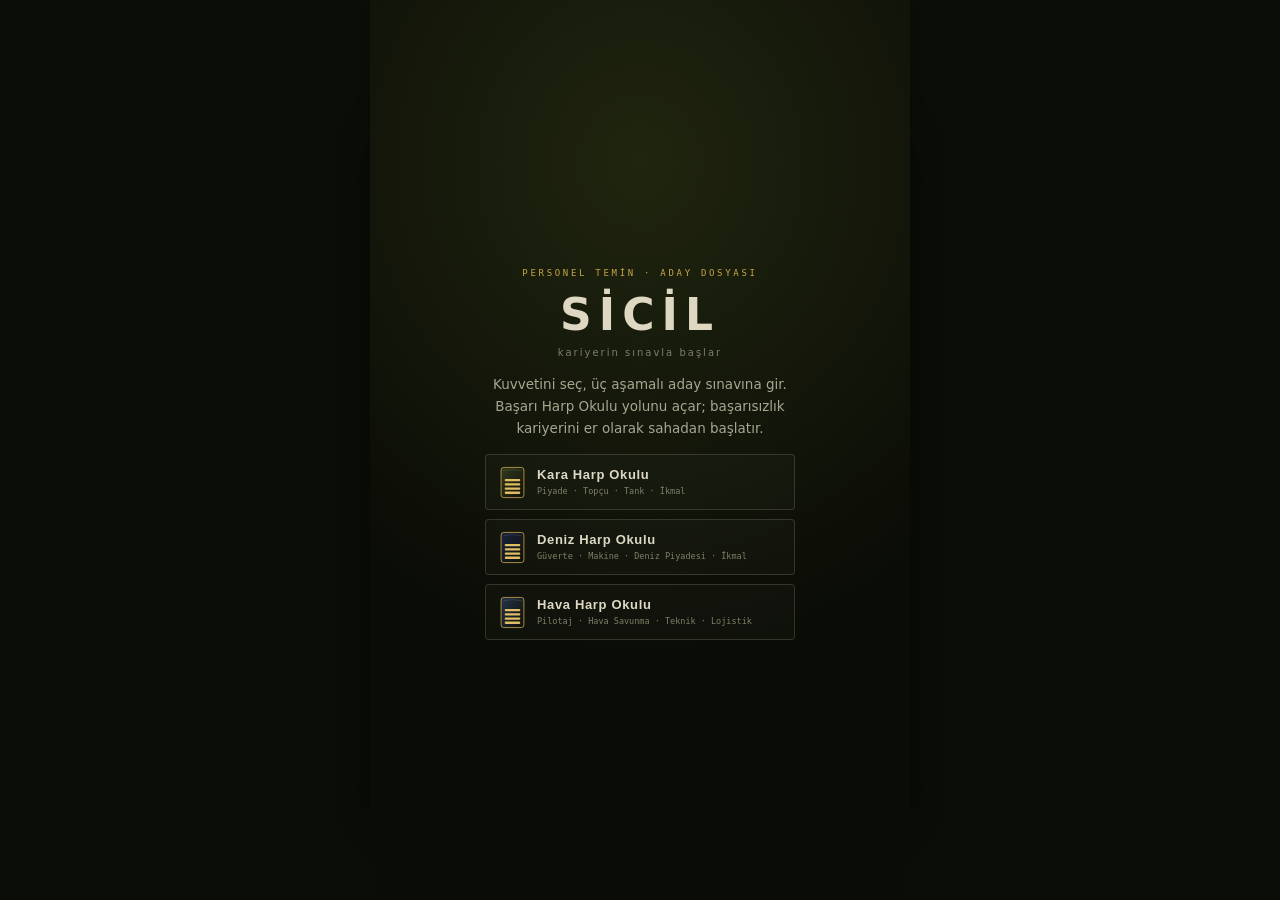
==== commit d576cafb: "feat(phase-5): deepen career consequences" ====
--- a/index.html
+++ b/index.html
@@ -23,6 +23,7 @@
       <div class="clock"><span id="mAge"></span><i></i><span id="mSrv"></span></div>
       <div id="pips"></div>
     </div>
+    <div id="traitStrip" class="hide" aria-label="Karar profili"></div>
   </div>
   <div id="gauges"></div>
   <div id="stage">
@@ -51,6 +52,7 @@
       <button id="fileJournalTab" role="tab" aria-selected="false">Kariyer Günlüğü</button>
     </div>
     <div id="fileStatsPanel">
+      <div id="fileTraits"></div>
       <div id="fileRows"></div>
       <div class="note" id="fileNote"></div>
     </div>
@@ -117,6 +119,7 @@
     <div class="eyebrow" id="endTop"></div>
     <h1 id="endTitle" style="font-size:clamp(21px,6.6vw,30px);letter-spacing:.09em"></h1>
     <p class="lead" id="endText"></p>
+    <div id="endTraits"></div>
     <div id="endStats"></div>
     <div id="endNote" style="font-family:var(--mono);font-size:9px;letter-spacing:.05em;color:var(--brass);max-width:33ch;line-height:1.7"></div>
     <button class="btn p" id="again">Yeni dosya aç</button>
@@ -126,10 +129,12 @@
 <script src="ranks.js"></script>
 <script src="storage.js"></script>
 <script src="game.js"></script>
+<script src="progression.js"></script>
 <script src="specialties.js"></script>
 <script src="transitions.js"></script>
 <script src="exam.js"></script>
 <script src="events-officer.js"></script>
 <script src="events-field.js"></script>
+<script src="events-phase5.js"></script>
 </body>
 </html>
--- a/style.css
+++ b/style.css
@@ -131,6 +131,21 @@
 #file.hide{display:none}
 #file h2{font-size:13.5px;letter-spacing:.16em;text-transform:uppercase}
 #file .note{font-family:var(--mono);font-size:8.5px;line-height:1.75;color:var(--dim)}
+.fileTabs{display:grid;grid-template-columns:1fr 1fr;border:1px solid rgba(222,216,195,.14);border-radius:5px;overflow:hidden}
+.fileTabs button{min-height:36px;border:0;background:rgba(222,216,195,.025);color:var(--dim);font-family:var(--mono);font-size:8px;letter-spacing:.12em;text-transform:uppercase;cursor:pointer}
+.fileTabs button+button{border-left:1px solid rgba(222,216,195,.14)}
+.fileTabs button.on{background:rgba(201,163,73,.1);color:var(--brass)}
+#fileStatsPanel,#fileJournalPanel{display:flex;flex-direction:column;gap:11px}
+#fileStatsPanel.hide,#fileJournalPanel.hide{display:none}
+#journalRows{display:flex;flex-direction:column;gap:8px;padding-bottom:4px}
+.journalEntry{position:relative;padding:10px 11px 10px 16px;border:1px solid rgba(222,216,195,.1);border-radius:5px;background:rgba(222,216,195,.025)}
+.journalEntry::before{content:"";position:absolute;left:6px;top:12px;width:3px;height:3px;border-radius:50%;background:var(--dim)}
+.journalEntry.promotion::before,.journalEntry.exam::before{background:var(--brass);box-shadow:0 0 0 3px rgba(201,163,73,.1)}
+.journalEntry.critical::before,.journalEntry.ending::before{background:var(--oxide)}
+.journalMeta{font-family:var(--mono);font-size:7px;letter-spacing:.06em;color:var(--dim-2);text-transform:uppercase}
+.journalEntry h3{margin-top:4px;font-size:11px;letter-spacing:.035em;color:var(--paper)}
+.journalEntry p{margin-top:4px;font-size:9px;line-height:1.5;color:var(--dim)}
+.journalEmpty{padding:28px 12px;text-align:center;font-family:var(--mono);font-size:9px;color:var(--dim)}
 .frow{display:flex;align-items:center;gap:8px;padding:6px 0;border-bottom:1px dotted rgba(222,216,195,.12)}
 .frow .n{flex:1 1 auto;font-size:11.5px}
 .frow .b{flex:0 0 68px;height:6px;border-radius:2px;background:#090b05;border:1px solid var(--line);position:relative;overflow:hidden}
@@ -156,12 +171,26 @@
   border-radius:3px;cursor:pointer;background:transparent;color:var(--paper);border:1px solid rgba(222,216,195,.32)}
 .btn:active{background:rgba(222,216,195,.1)} .btn.p{border-color:var(--brass);color:var(--brass)}
 .forces{display:flex;flex-direction:column;gap:9px;width:100%;max-width:310px}
+.forces.hide{display:none}
 .fbtn{min-height:56px;display:flex;align-items:center;gap:12px;padding:10px 14px;border-radius:4px;cursor:pointer;
   border:1px solid rgba(222,216,195,.17);background:rgba(222,216,195,.028);text-align:left;color:var(--paper)}
 .fbtn:active{border-color:var(--brass);background:rgba(201,163,73,.08)}
 .fbtn b{display:block;font-size:13px;font-weight:700;letter-spacing:.05em}
 .fbtn i{display:block;font-style:normal;font-family:var(--mono);font-size:8.5px;color:var(--dim);margin-top:3px;line-height:1.45}
 .fbtn svg{flex:0 0 auto;width:25px;height:33px}
+.resumePanel{width:100%;max-width:330px;padding:18px;border:1px solid rgba(201,163,73,.28);border-radius:9px;background:linear-gradient(145deg,rgba(201,163,73,.085),rgba(8,10,5,.38));box-shadow:0 18px 44px rgba(0,0,0,.28)}
+.resumePanel.hide{display:none}
+.resumeMark{width:42px;height:42px;margin:0 auto 10px;display:grid;place-items:center;border:1px solid rgba(201,163,73,.36);border-radius:50%;color:var(--brass);font-family:var(--mono);font-size:19px}
+.resumeKicker{font-family:var(--mono);font-size:8px;letter-spacing:.2em;color:var(--brass);text-transform:uppercase}
+.resumePanel h2{margin-top:7px;font-size:18px;letter-spacing:.08em;text-transform:uppercase}
+.resumePanel>p{margin-top:6px;font-family:var(--mono);font-size:8.5px;line-height:1.5;color:var(--dim)}
+.resumeActions{display:grid;gap:8px;margin-top:16px}
+.btn.ghost{color:var(--dim);border-color:rgba(222,216,195,.18)}
+.btn.danger{color:#d98773;border-color:rgba(168,60,41,.6)}
+.newCareerConfirm{margin-top:13px;padding-top:13px;border-top:1px solid rgba(222,216,195,.12);display:flex;flex-direction:column;gap:6px;text-align:left}
+.newCareerConfirm.hide{display:none}
+.newCareerConfirm b{font-size:11px;color:#d7a18f}.newCareerConfirm span{font-size:9px;line-height:1.5;color:var(--dim)}
+.newCareerConfirm>div{display:grid;grid-template-columns:1fr 1fr;gap:7px;margin-top:5px}.newCareerConfirm .btn{padding:10px 8px;font-size:8px;letter-spacing:.08em}
 
 #specialty{justify-content:flex-start;padding-top:calc(env(safe-area-inset-top) + 23px);background:radial-gradient(110% 70% at 50% 0%,#293019 0%,#101309 58%,#080a05 100%)}
 .specialtyShell{width:100%;max-width:390px;display:flex;flex-direction:column;align-items:center;text-align:center}
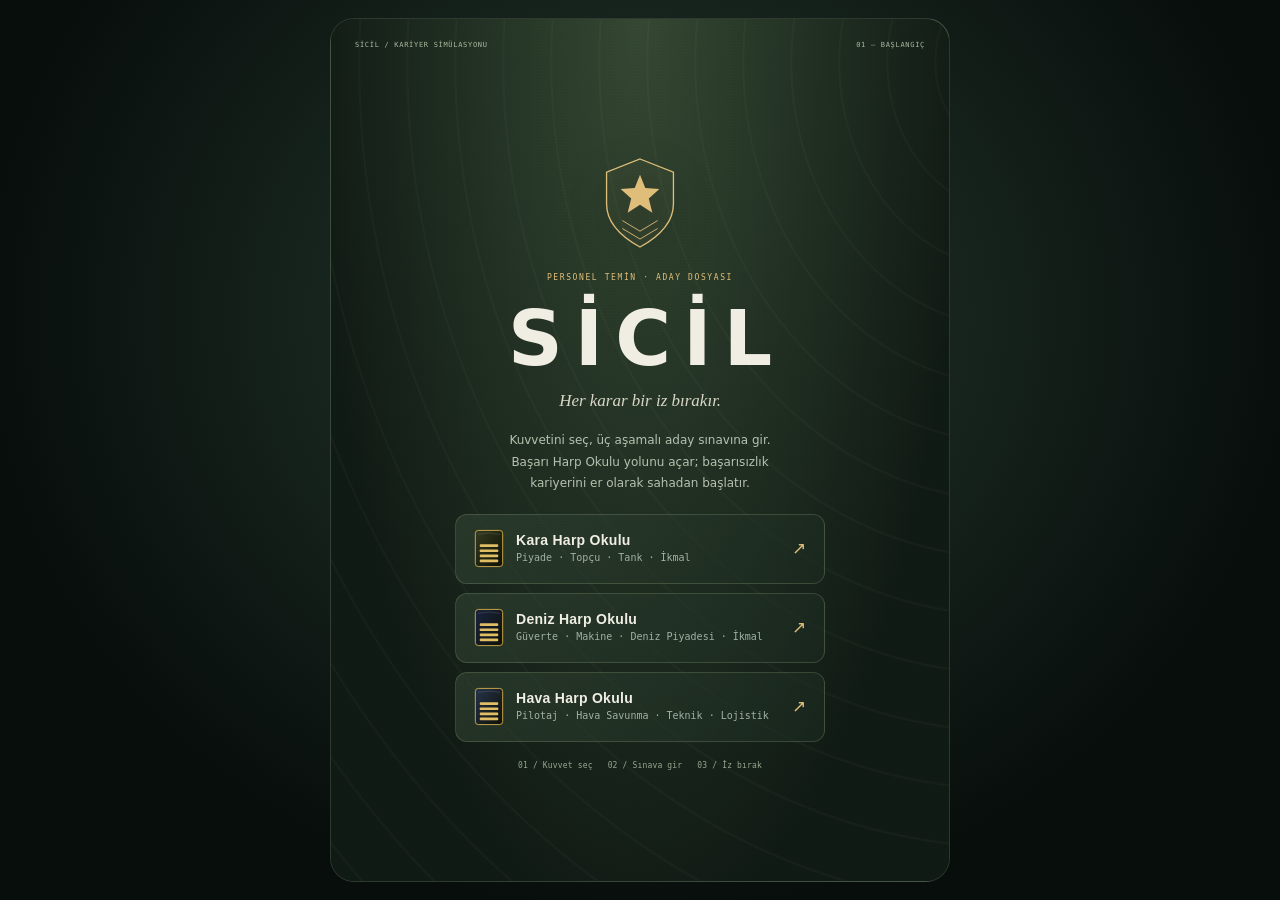
==== commit 0f9ab331: "Upgrade Sicil command UI, career progress and promotion presentation" ====
--- a/index.html
+++ b/index.html
@@ -2,13 +2,15 @@
 <html lang="tr">
 <head>
 <meta charset="utf-8">
-<meta name="viewport" content="width=device-width,initial-scale=1,viewport-fit=cover,maximum-scale=1,user-scalable=no">
+<meta name="viewport" content="width=device-width,initial-scale=1,viewport-fit=cover">
 <meta name="theme-color" content="#0b0d07">
 <title>SİCİL — Askerî Kariyer Dosyası</title>
 <link rel="stylesheet" href="style.css">
+<link rel="stylesheet" href="command.css">
 </head>
 <body>
 <div id="app">
+  <header class="commandBar"><span class="wordmark">SİCİL<span> / KOMUTA</span></span><span class="liveStatus"><i></i> AKTİF DOSYA</span></header>
   <div id="hud">
     <div class="tag">
       <div id="insBox"></div>
@@ -24,14 +26,21 @@
       <div id="pips"></div>
     </div>
     <div id="traitStrip" class="hide" aria-label="Karar profili"></div>
+    <div id="careerProgress" class="careerProgress">
+      <div class="progressHeading"><span>SONRAKİ RÜTBE</span><strong id="nextRank"></strong><b id="progressCount"></b></div>
+      <div id="promotionTrack" class="promotionTrack" role="progressbar" aria-label="Rütbe görev ilerlemesi" aria-valuemin="0" aria-valuemax="100"><i></i></div>
+      <div class="progressFooter"><span id="progressNote"></span><button id="careerPathBtn" type="button">Rütbe yolu ↗</button></div>
+    </div>
   </div>
   <div id="gauges"></div>
   <div id="stage">
     <div class="card" id="cardB"></div>
     <div class="card" id="cardA">
+      <div class="dossierLine"><span id="cardNumber">DOSYA / 001</span><span id="cardStatus">KARAR BEKLİYOR</span></div>
       <div class="stamp l" id="stampL"></div>
       <div class="stamp r" id="stampR"></div>
       <div class="chead">
+        <div id="speakerAvatar" class="speakerAvatar" aria-hidden="true"></div>
         <div class="l"><div class="who" id="who"></div><div class="role" id="role"></div></div>
         <div class="place" id="place"></div>
       </div>
@@ -45,13 +54,15 @@
   </div>
   <div id="hint">kaydır ya da dokun</div>
 
-  <div id="file" class="hide">
-    <h2>Sicil Dosyası</h2>
+  <div id="file" class="hide" role="dialog" aria-modal="true" aria-labelledby="fileTitle">
+    <h2 id="fileTitle">Sicil Dosyası</h2>
     <div class="fileTabs" role="tablist" aria-label="Dosya bölümleri">
       <button class="on" id="fileStatsTab" role="tab" aria-selected="true">Sicil</button>
       <button id="fileJournalTab" role="tab" aria-selected="false">Kariyer Günlüğü</button>
     </div>
     <div id="fileStatsPanel">
+      <div class="careerPathHeading">Rütbe yolculuğu</div>
+      <ol id="careerPath" aria-label="Kariyer rütbeleri"></ol>
       <div id="fileTraits"></div>
       <div id="fileRows"></div>
       <div class="note" id="fileNote"></div>
@@ -61,6 +72,7 @@
   </div>
 
   <div id="promo" class="hide">
+    <div class="ceremonyOrbit" aria-hidden="true"></div>
     <div id="promoIns"></div>
     <div class="eyebrow" id="promoTop">Terfi</div>
     <div id="promoRank"></div>
@@ -94,10 +106,13 @@
   </div>
 
   <div class="screen" id="start">
+    <div class="startMast"><span>SİCİL / KARİYER SİMÜLASYONU</span><span>01 — BAŞLANGIÇ</span></div>
+    <div class="heroSeal" aria-hidden="true"><svg viewBox="0 0 100 110"><path d="M50 5 88 20v36c0 23-20 39-38 49C32 95 12 79 12 56V20Z"/><path d="m50 23 6 15 16 1-12 11 4 16-14-9-14 9 4-16-12-11 16-1Z"/><path d="m30 75 20 12 20-12M30 84l20 12 20-12"/></svg></div>
     <div class="eyebrow">Personel Temin · Aday Dosyası</div>
-    <h1>Sicil<small>kariyerin sınavla başlar</small></h1>
+    <h1>Sicil<small>Her karar bir iz bırakır.</small></h1>
     <p class="lead">Kuvvetini seç, üç aşamalı aday sınavına gir. Başarı Harp Okulu yolunu açar; başarısızlık kariyerini er olarak sahadan başlatır.</p>
     <div class="forces" id="forceList"></div>
+    <div class="startFooter"><span>01 / Kuvvet seç</span><span>02 / Sınava gir</span><span>03 / İz bırak</span></div>
     <div class="resumePanel hide" id="resumePanel">
       <div class="resumeMark">↻</div>
       <div class="resumeKicker">Kayıtlı Kariyer</div>
--- a/style.css
+++ b/style.css
@@ -54,6 +54,10 @@
 #pips i.on{background:var(--green)} #pips i.now{background:var(--brass)}
 #pips span{flex:0 0 auto;font-family:var(--mono);font-size:7.5px;letter-spacing:.04em;color:var(--paper-2);
   text-transform:uppercase;margin-left:5px}
+#traitStrip{display:flex;gap:5px;flex-wrap:wrap;margin-top:7px;padding-top:7px;border-top:1px solid rgba(222,216,195,.07)}
+#traitStrip.hide{display:none}
+#traitStrip span{padding:2px 5px;border:1px solid rgba(201,163,73,.25);border-radius:3px;background:rgba(201,163,73,.055);color:#bdb48f;font-family:var(--mono);font-size:6.5px;letter-spacing:.06em;text-transform:uppercase}
+#traitStrip b{color:var(--brass);font-weight:600}
 
 #gauges{flex:0 0 auto;margin-top:8px;display:grid;grid-template-columns:repeat(2,1fr);gap:6px;position:relative;z-index:4}
 .g{position:relative;display:flex;flex-direction:column;gap:5px;min-width:0;padding:7px 9px 8px;border-radius:7px;
@@ -119,6 +123,8 @@
   font-family:var(--sans);font-size:13px;line-height:1.34;text-align:left;
   display:flex;align-items:center;transition:border-color .15s,background .15s,transform .12s}
 .ch:active{transform:scale(.985)}
+.ch:disabled{cursor:not-allowed;opacity:.42;border-style:dashed;filter:saturate(.3)}
+.ch:disabled::after{content:attr(data-locked);position:absolute;left:8px;right:8px;bottom:5px;color:#c07866;font-family:var(--mono);font-size:6px;letter-spacing:.04em;text-align:center;text-transform:uppercase;white-space:nowrap;overflow:hidden;text-overflow:ellipsis}
 .ch .k{position:absolute;top:6px;font-family:var(--mono);font-size:7.5px;letter-spacing:.14em;color:var(--dim-2)}
 #chL .k{left:10px} #chR .k{right:10px} #chR{text-align:right;justify-content:flex-end}
 #chL.hot,#chR.hot{border-color:rgba(154,165,138,.72);background:rgba(154,165,138,.12)}
@@ -146,6 +152,11 @@
 .journalEntry h3{margin-top:4px;font-size:11px;letter-spacing:.035em;color:var(--paper)}
 .journalEntry p{margin-top:4px;font-size:9px;line-height:1.5;color:var(--dim)}
 .journalEmpty{padding:28px 12px;text-align:center;font-family:var(--mono);font-size:9px;color:var(--dim)}
+#fileTraits{padding:10px;border:1px solid rgba(201,163,73,.18);border-radius:6px;background:rgba(201,163,73,.035)}
+.traitFileTitle{margin-bottom:8px;color:var(--brass);font-family:var(--mono);font-size:7px;letter-spacing:.15em;text-transform:uppercase}
+.traitRow{display:grid;grid-template-columns:92px 1fr 22px;gap:7px;align-items:center;margin:5px 0}
+.traitRow span{font-size:9px;color:var(--paper-2)}.traitRow em{font-family:var(--mono);font-size:7px;font-style:normal;text-align:right;color:var(--dim)}
+.traitRow i{height:4px;overflow:hidden;border-radius:2px;background:#090b05}.traitRow i b{display:block;height:100%;border-radius:2px;background:linear-gradient(90deg,#6f9349,var(--brass))}
 .frow{display:flex;align-items:center;gap:8px;padding:6px 0;border-bottom:1px dotted rgba(222,216,195,.12)}
 .frow .n{flex:1 1 auto;font-size:11.5px}
 .frow .b{flex:0 0 68px;height:6px;border-radius:2px;background:#090b05;border:1px solid var(--line);position:relative;overflow:hidden}
@@ -363,6 +374,9 @@
 #promoNote{font-size:12.5px;line-height:1.62;color:#a5a891;max-width:31ch}
 #endStats{display:grid;grid-template-columns:1fr 1fr;gap:2px 16px;width:100%;max-width:330px;font-family:var(--mono);font-size:9.5px}
 #endStats div{display:flex;justify-content:space-between;border-bottom:1px dotted rgba(222,216,195,.12);padding:3px 0;color:var(--dim)}
+#endTraits{display:flex;justify-content:center;flex-wrap:wrap;gap:5px;max-width:330px}
+#endTraits small{flex:0 0 100%;font-family:var(--mono);font-size:7px;letter-spacing:.18em;color:var(--dim)}
+#endTraits span{padding:3px 6px;border:1px solid rgba(201,163,73,.3);border-radius:3px;color:var(--brass);font-family:var(--mono);font-size:7px;letter-spacing:.08em;text-transform:uppercase}
 @media (max-width:360px){
   #app{padding-left:10px;padding-right:10px}
   .tag{gap:8px}
@@ -382,6 +396,7 @@
   #insBox{width:36px;height:46px}
   .careerBadge{margin-bottom:2px}
   .hudmeta{margin-top:5px;padding-top:5px}
+  #traitStrip{margin-top:5px;padding-top:5px}
   #gauges{margin-top:5px;grid-template-columns:repeat(4,1fr);gap:4px}
   .g{padding:5px 6px 6px}
   .gname{font-size:7.5px}
--- a/command.css
+++ b/command.css
@@ -0,0 +1,71 @@
+/* SİCİL — command interface. Shared palette, responsive hierarchy and motion. */
+:root{--ink:#09110f;--canvas:#1a2822;--paper:#f0eee3;--paper-2:#c9cdbd;--dim:#a0afa3;--dim-2:#78897e;--brass:#dfbd78;--green:#a5c592;--oxide:#f18d78;--line:rgba(224,237,219,.14);--accent:#a5c592}
+body{background:radial-gradient(ellipse at 50% 35%,#25392e,#080e0c 72%);touch-action:manipulation}
+#app{max-width:620px;padding:calc(env(safe-area-inset-top) + 14px) 20px calc(env(safe-area-inset-bottom) + 12px);background:radial-gradient(ellipse at 95% 0%,#2a3c30,transparent 60%),#101a15;isolation:isolate}
+#app[data-force=d]{--accent:#94bad5}#app[data-force=h]{--accent:#a5c8d2}
+#app::after{opacity:.025;z-index:30}
+.commandBar{display:flex;justify-content:space-between;align-items:center;gap:10px;margin-bottom:14px;flex-shrink:0;font:9px var(--mono);letter-spacing:.12em;color:var(--dim)}
+.wordmark{font-weight:800;font-size:15px;letter-spacing:.2em;color:var(--paper)}.wordmark span{font-size:8px;font-weight:400;color:var(--dim)}
+.liveStatus{display:flex;align-items:center;gap:6px;font-size:8px}.liveStatus i{width:5px;height:5px;background:var(--accent);border-radius:50%;box-shadow:0 0 9px #a5c59266}
+#hud{padding:15px;border-radius:16px;background:linear-gradient(125deg,#2b3b2e,#1b2821);border-color:#d1d9b824;box-shadow:0 12px 30px #0003,inset 0 1px #ffffff09}
+#hud::before{width:2px;background:var(--brass)}
+#insBox{width:49px;height:61px;padding:4px;background:#111d17;border:1px solid #d9bc6833;border-radius:9px}
+.tag{gap:13px}.careerBadge{font-size:8px;letter-spacing:.13em;padding:3px 6px;margin-bottom:5px}
+.rankname{font-size:clamp(16px,4.2vw,22px);letter-spacing:.025em;white-space:normal;line-height:1.2}
+.sub{font-size:9px;letter-spacing:.015em}.identityMeta{flex-wrap:wrap;gap:4px}.specialtyBadge{font-size:8px;color:var(--accent);border-color:#adc49840}
+#fileBtn{width:46px;height:48px;border-radius:10px;background:#101a1577}#fileBtn .fl{font-size:8px}
+.hudmeta{display:flex;justify-content:space-between;gap:6px;padding-top:9px;margin-top:11px}.clock{font-size:9px}#pips i{display:none}#pips span{font-size:8px;letter-spacing:0}
+.careerProgress{border-top:1px solid var(--line);margin-top:11px;padding-top:11px}
+.progressHeading{display:flex;gap:7px;align-items:center;flex-wrap:wrap;font:8px var(--mono);letter-spacing:.04em;color:var(--dim)}
+.progressHeading strong{flex:1;color:var(--paper);font:600 11px var(--sans)}.progressHeading b{color:var(--brass);font-size:11px}
+.promotionTrack{height:5px;margin-top:9px;background:#0e1813;border-radius:5px;overflow:hidden}
+.promotionTrack i{display:block;height:100%;width:0;border-radius:5px;background:linear-gradient(90deg,#829871,var(--brass));box-shadow:0 0 12px #dfbd7855;transition:width .6s cubic-bezier(.2,.8,.2,1)}
+.progressFooter{display:flex;justify-content:space-between;align-items:center;gap:8px;color:var(--dim);font:9px var(--sans)}
+#careerPathBtn{background:none;color:var(--brass);border:0;font:10px var(--sans);min-height:32px;cursor:pointer;padding:4px 0 4px 8px}
+#traitStrip span{font-size:8px}
+#gauges{grid-template-columns:repeat(4,minmax(0,1fr));margin-top:12px;gap:7px}
+.g{padding:10px 8px;border-radius:11px;background:#1b2822;border-color:#d5e7ca1a;gap:9px}
+.grow{flex-direction:column;gap:4px}.gname{font-size:8px;color:#b6c2b7;max-width:100%}.gval{font:500 24px var(--sans);font-variant-numeric:tabular-nums;line-height:1.1}.gbar{height:4px;border:0;background:#0b1510}.gbar::after{display:none}.gfill{inset:0;background:var(--accent)}
+.gd{top:9px;bottom:auto;font-size:9px;height:auto;background:#18231d;padding:2px;border-radius:3px}.g.low{border-color:#f18d7866}.g.low .gfill{background:var(--oxide)}
+#stage{margin-top:16px;min-height:150px}
+.card{border-radius:15px;border-color:#f6e6bd66;background:#e7e2d2;color:#252e27;box-shadow:0 15px 35px #0004;touch-action:pan-y}
+#cardB{background:#b4b59d;transform:translate3d(0,7px,0) scale(.965);opacity:.65}
+.dossierLine{display:flex;justify-content:space-between;gap:8px;flex-shrink:0;padding:12px 16px 10px;font:8px var(--mono);letter-spacing:.12em;color:#65715e;border-bottom:1px solid #304b2322;background:#dbd8c9}
+.card.warn .dossierLine{color:#863e2c;background:#ead0bb}.card.warn{box-shadow:0 15px 35px #0004,inset 3px 0 #b1603d}
+.chead{padding:15px 16px 12px;align-items:center;background:none;border-bottom:1px solid #293d2520;gap:10px}
+.speakerAvatar{flex:0 0 36px;height:36px;display:grid;place-items:center;background:#314334;color:#f4ead2;border:1px solid #667a57;border-radius:10px;font:11px var(--mono);letter-spacing:.1em}
+.who{font-size:14px;font-weight:750}.role{font-size:9px;color:#6a6147;letter-spacing:.04em}.place{font-size:8px;color:#65715e;max-width:30%}
+.cbody{padding:18px 22px;overflow-y:auto;touch-action:pan-y}#text{font-family:Georgia,'Times New Roman',serif;font-size:19px;line-height:1.6;color:#26352a}
+#choices{margin-top:15px;gap:10px}.ch{min-height:78px;padding:27px 15px 13px;border-radius:12px;font-size:13px;background:linear-gradient(145deg,#2a3b2e,#1d2b22);border-color:#c9d9b730;color:#f1eee2;line-height:1.4}
+.ch .k{font-size:8px;top:10px;color:#bcc8b5;letter-spacing:.1em}.ch:disabled{opacity:.6}.ch:disabled::after{font-size:8px;white-space:normal;position:static;margin-top:6px}.ch:disabled{display:block}
+#chL .k{left:15px}#chR .k{right:15px}#hint{font-size:9px;color:var(--dim);padding-top:8px}
+button:focus-visible{outline:2px solid var(--brass);outline-offset:4px}
+@media(hover:hover){.ch:hover:not(:disabled),.fbtn:hover,.specialtyCard:hover{border-color:var(--brass);background-color:#dfbd7810;transform:translateY(-2px)}#fileBtn:hover{border-color:var(--brass)}}
+.screen,#file,#promo{background:radial-gradient(ellipse at 75% 0%,#314332,transparent 70%),#111c16}
+.screen{padding-top:calc(env(safe-area-inset-top) + 28px);touch-action:pan-y}
+#start{gap:19px;justify-content:center;background-image:repeating-radial-gradient(ellipse at 110% 5%,transparent 0 26px,#bfd1a608 27px 28px,transparent 29px 48px),radial-gradient(ellipse at 50% 0%,#344732,#101a14 75%)}
+.startMast{position:absolute;top:calc(env(safe-area-inset-top) + 22px);left:24px;right:24px;display:flex;justify-content:space-between;gap:10px;color:#a8b79e;font:7px var(--mono);letter-spacing:.1em}
+.heroSeal{width:88px;height:102px;filter:drop-shadow(0 8px 20px #0006);margin-top:20px}.heroSeal svg{width:100%;height:100%;fill:none;stroke:var(--brass);stroke-width:1}.heroSeal svg path:first-child{fill:#b9a46c0c;stroke-width:1.5}.heroSeal svg path:nth-child(2){fill:#dfbd78;stroke:none}
+#start h1{font-size:76px;letter-spacing:.16em;margin-left:.16em;font-weight:600;line-height:1}#start h1 small{font:italic 17px Georgia,serif;letter-spacing:0;text-transform:none;color:#d8d6c6;margin-left:-.7em;margin-top:14px}
+#start>.eyebrow{font-size:8px;letter-spacing:.2em}#start>.lead{font-size:12px;line-height:1.8;color:#b4c0ae;max-width:36ch}
+.forces{max-width:370px;gap:9px}.fbtn{position:relative;min-height:70px;border-radius:12px;padding:13px 18px;background:linear-gradient(120deg,#31433299,#1b2a2099);border-color:#c1cea030;transition:transform .2s,border-color .2s}.fbtn svg{width:30px;height:39px}.fbtn b{font-size:14px;letter-spacing:.02em}.fbtn i{font-size:10px}.fbtn::after{content:'↗';margin-left:auto;color:var(--brass);font-size:17px}.startFooter{display:flex;gap:15px;font:8px var(--mono);color:#95a68f;letter-spacing:.02em}
+.btn{border-radius:10px;font-size:11px;letter-spacing:.04em;transition:transform .2s,background .2s}.btn.p{background:linear-gradient(110deg,#d9bd7f,#b89b5d);color:#182318;border-color:#e1c78c;font-weight:750;box-shadow:0 7px 22px #0003}.btn:active{transform:scale(.98)}
+#specialty,#transition{background:radial-gradient(ellipse at 75% 0%,#314332,transparent 70%),#111c16}.specialtyCard{border-radius:13px;padding:15px;min-height:104px}.specialtyText em{font-size:12px;line-height:1.5}.specialtyText small,.specialtyMods i{font-size:9px}.specialtyText{gap:5px}.specialtyShell .lead{color:var(--dim)}
+#file{touch-action:pan-y;padding:calc(env(safe-area-inset-top) + 24px) 22px calc(env(safe-area-inset-bottom) + 20px)}#file h2{font-size:22px;letter-spacing:.02em}.fileTabs{border-radius:10px}.fileTabs button{min-height:44px;font-size:10px}
+#file .note{font-size:11px}.frow{padding:11px 0}.frow .n{font-size:13px}.frow .v{font-size:11px}.ftag{font-size:8px}
+.careerPathHeading{font:10px var(--mono);text-transform:uppercase;letter-spacing:.14em;color:var(--brass);margin:10px 0 0}
+#careerPath{list-style:none;display:grid;grid-template-columns:1fr 1fr;gap:7px;padding:0;margin:0 0 8px}#careerPath li{min-width:0;display:flex;align-items:center;gap:8px;padding:10px 8px;border:1px solid var(--line);border-radius:10px;background:#ffffff03}#careerPath .current{border-color:var(--brass);background:#dfbd780c}.pathIns{flex:0 0 25px;height:33px}.pathIns svg{width:100%;height:100%}#careerPath b{display:block;font-size:10px;line-height:1.4}#careerPath small{display:block;font:8px var(--mono);color:var(--dim);margin-top:3px}#careerPath em{font:9px var(--mono);margin-left:auto;color:var(--brass)}#careerPath .upcoming{opacity:.65}
+.journalEntry{padding:14px 14px 14px 20px;border-radius:10px}.journalEntry h3{font-size:13px}.journalEntry p{font-size:12px}.journalMeta{font-size:9px}.traitFileTitle{font-size:10px}.traitRow span{font-size:11px}.traitRow em{font-size:10px}
+#promo{overflow-y:auto;padding:40px 28px;gap:20px;isolation:isolate;text-align:center;touch-action:pan-y}
+.ceremonyOrbit{position:absolute;top:calc(50% - 245px);left:calc(50% - 140px);width:280px;height:280px;border:1px solid #dfbd7828;border-radius:50%;z-index:-1;background:radial-gradient(circle,#d5b77416,transparent 68%);box-shadow:0 0 0 28px #dfbd7804,0 0 0 29px #dfbd780c;pointer-events:none}
+.ceremonyOrbit::before,.ceremonyOrbit::after{content:'';position:absolute;inset:18px;border:1px dashed #dfbd7833;border-radius:50%}.ceremonyOrbit::after{inset:40px;border-style:solid;border-color:#dfbd7810}
+#promo:not(.hide) .ceremonyOrbit{animation:ceremonyReveal 1.1s ease-out both}#promoIns{width:84px;height:109px;filter:drop-shadow(0 12px 22px #0008);animation:rankReveal .8s cubic-bezier(.2,.8,.2,1) both}
+#promoTop{font-size:11px;letter-spacing:.35em}#promoRank{font-size:clamp(23px,6vw,34px);letter-spacing:.025em;max-width:100%}#promoNote{font-size:14px;line-height:1.8;color:#bdc8b8;max-width:34ch}#promoNext{gap:8px;max-width:360px}#promoNext .lbl{font-size:10px;line-height:1.5}#promoNext .nx{font-size:10px;padding:7px 10px;border-radius:6px}#promoBtn{margin-top:10px;min-width:220px}
+#promo.waiting .ceremonyOrbit{display:none}#promo.waiting #promoIns{animation:none;filter:saturate(.5)}
+@keyframes rankReveal{from{opacity:0;transform:translateY(18px) scale(.8)}to{opacity:1;transform:none}}
+@keyframes ceremonyReveal{from{opacity:0;transform:scale(.7) rotate(-20deg)}to{opacity:1;transform:none}}
+@media(min-width:800px) and (min-height:760px){#app{height:min(940px,96dvh);border:1px solid #c6d1b52b;border-radius:24px;overflow:hidden;padding:20px 25px}.commandBar{margin-bottom:18px}#text{font-size:21px}.ch{font-size:15px;min-height:90px}}
+@media(max-height:760px){#app{padding-top:calc(env(safe-area-inset-top) + 8px)}.commandBar{margin-bottom:8px}.heroSeal{width:60px;height:72px;margin-top:24px}#start{gap:12px}#start h1{font-size:56px}.fbtn{min-height:60px}#hud{padding:10px}.careerProgress{margin-top:8px;padding-top:8px}.g{padding:8px;gap:6px}.gval{font-size:20px}#stage{margin-top:11px}.dossierLine{padding:9px 13px}.chead{padding:10px 13px}.cbody{padding:12px 16px}#text{font-size:17px}.ch{min-height:66px;padding:23px 12px 10px}.hudmeta{margin-top:7px;padding-top:7px}#traitStrip{margin-top:5px;padding-top:5px}}
+@media(max-width:360px){#app{padding-left:12px;padding-right:12px}.wordmark span{display:none}.gname{font-size:7px}.progressHeading{font-size:7px}.progressHeading strong{font-size:10px}.place{display:none}.startMast{font-size:6px}.startFooter{font-size:7px;gap:9px}.rankname{font-size:15px}.careerBadge{font-size:7px}}
+@media(max-height:620px){html,body{overflow:auto}#app{height:auto;min-height:100dvh}#stage{flex:none;height:260px}.screen,#promo,#file{position:fixed;justify-content:flex-start;overflow-y:auto}.commandBar{display:none}#start{padding-top:50px}.heroSeal{margin-top:0;width:45px;height:54px}#start h1{font-size:45px}.startMast{top:18px}#promo{padding-top:35px}.ceremonyOrbit{top:20px}.screen{overscroll-behavior:contain}}
+@media(prefers-reduced-motion:reduce){*,*::before,*::after{animation:none!important;transition:none!important;scroll-behavior:auto!important}}
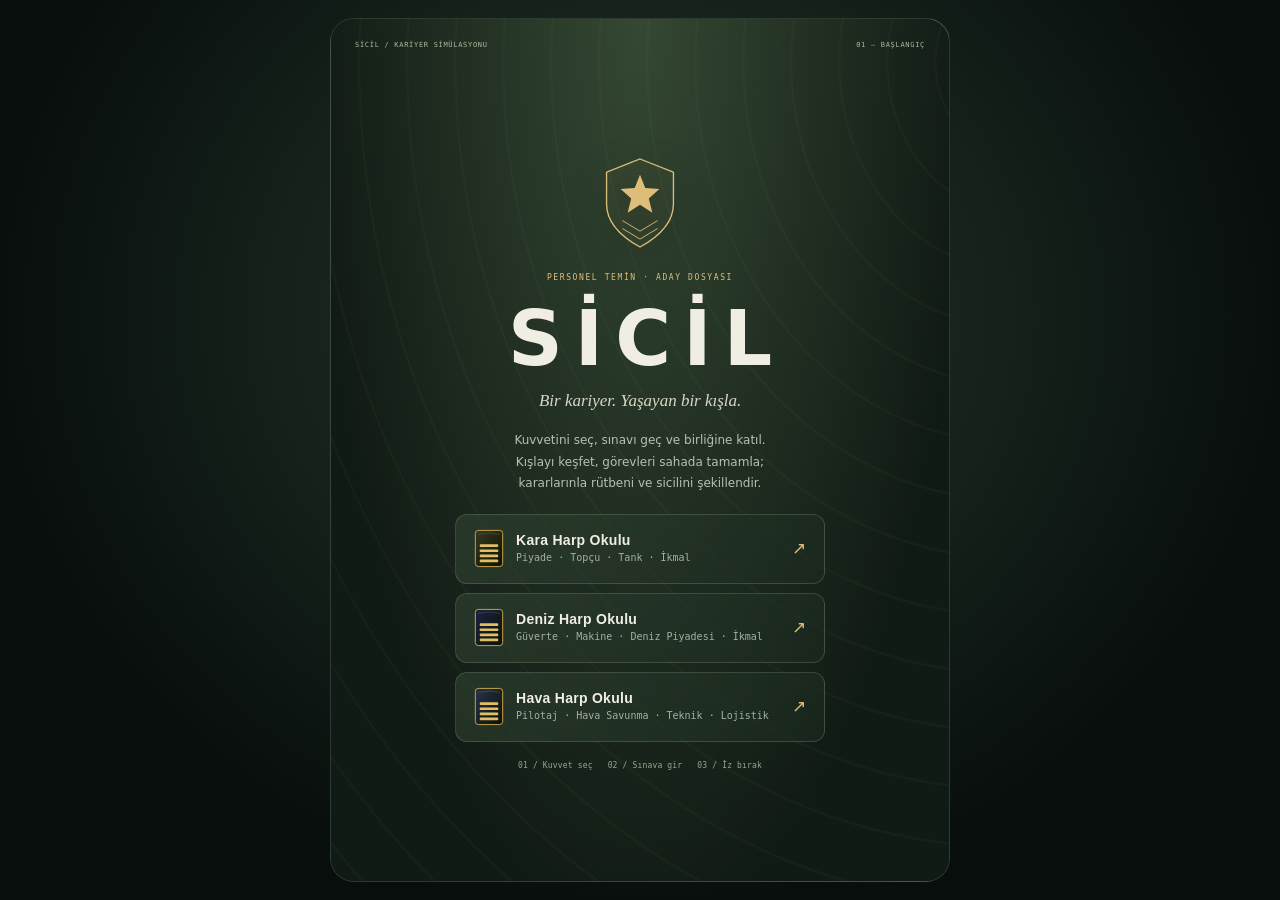
==== commit ad32c700: "Add interactive 2D barracks exploration and field missions" ====
--- a/index.html
+++ b/index.html
@@ -7,6 +7,7 @@
 <title>SİCİL — Askerî Kariyer Dosyası</title>
 <link rel="stylesheet" href="style.css">
 <link rel="stylesheet" href="command.css">
+<link rel="stylesheet" href="world.css">
 </head>
 <body>
 <div id="app">
@@ -33,6 +34,24 @@
     </div>
   </div>
   <div id="gauges"></div>
+  <section id="world" class="hide" aria-label="Kışla keşfi">
+    <div class="worldTop"><div><span class="worldKicker">BİRLİK YERLEŞKESİ</span><b id="worldLocation">Kışla</b></div><button id="worldMapBtn" type="button" aria-pressed="false">Harita</button></div>
+    <div class="worldViewport" id="worldViewport">
+      <svg id="worldScene" viewBox="0 0 960 800" role="img" aria-label="Karakterin, görev işaretleri ve kışla binaları" xmlns="http://www.w3.org/2000/svg">
+        <g id="worldTerrain"></g><g id="worldRoute"></g><g id="worldNpcs"></g><g id="worldMarker"></g><g id="worldPlayer"></g><g id="worldCargo" visibility="hidden" aria-hidden="true"><rect x="-12" y="-18" width="24" height="18" rx="2" fill="#94744b" stroke="#efcf88" stroke-width="2"/><path d="m-10-16 20 14M10-16-10-2" stroke="#dbbb7b" stroke-width="2"/></g>
+      </svg>
+      <div id="worldToast" role="status" aria-live="polite"></div>
+      <div class="worldGuide" id="worldGuide">Yürümek için haritaya dokun veya yön kontrolünü kullan.</div>
+    </div>
+    <div class="worldQuest"><div><span id="questType">AKTİF GÖREV</span><b id="questTitle"></b><small id="questDetail"></small></div><button id="worldRouteBtn" type="button">Hedefe yürü ↗</button></div>
+    <div class="worldControls">
+      <div id="worldStick" role="group" aria-label="Hareket kontrolü"><span id="stickKnob" aria-hidden="true"></span><span class="stickArrows" aria-hidden="true">✥</span></div>
+      <div class="worldActionStack"><button id="worldInteract" type="button">Etkileşime gir</button><button id="worldSideTask" type="button" class="hide">Yan görev</button><button id="worldCancelTask" type="button" class="hide">Görevi bırak</button></div>
+      <span class="worldKeyboard">WASD / OKLAR<br>E · ETKİLEŞİM</span>
+    </div>
+  </section>
+  <section id="encounter" aria-label="Karar görüşmesi">
+    <button id="leaveEncounter" type="button">← Kışlaya dön</button>
   <div id="stage">
     <div class="card" id="cardB"></div>
     <div class="card" id="cardA">
@@ -53,6 +72,7 @@
     <button class="ch" id="chR"><span class="k">SAĞ ▶</span><span id="chRt"></span></button>
   </div>
   <div id="hint">kaydır ya da dokun</div>
+  </section>
 
   <div id="file" class="hide" role="dialog" aria-modal="true" aria-labelledby="fileTitle">
     <h2 id="fileTitle">Sicil Dosyası</h2>
@@ -109,8 +129,8 @@
     <div class="startMast"><span>SİCİL / KARİYER SİMÜLASYONU</span><span>01 — BAŞLANGIÇ</span></div>
     <div class="heroSeal" aria-hidden="true"><svg viewBox="0 0 100 110"><path d="M50 5 88 20v36c0 23-20 39-38 49C32 95 12 79 12 56V20Z"/><path d="m50 23 6 15 16 1-12 11 4 16-14-9-14 9 4-16-12-11 16-1Z"/><path d="m30 75 20 12 20-12M30 84l20 12 20-12"/></svg></div>
     <div class="eyebrow">Personel Temin · Aday Dosyası</div>
-    <h1>Sicil<small>Her karar bir iz bırakır.</small></h1>
-    <p class="lead">Kuvvetini seç, üç aşamalı aday sınavına gir. Başarı Harp Okulu yolunu açar; başarısızlık kariyerini er olarak sahadan başlatır.</p>
+    <h1>Sicil<small>Bir kariyer. Yaşayan bir kışla.</small></h1>
+    <p class="lead">Kuvvetini seç, sınavı geç ve birliğine katıl. Kışlayı keşfet, görevleri sahada tamamla; kararlarınla rütbeni ve sicilini şekillendir.</p>
     <div class="forces" id="forceList"></div>
     <div class="startFooter"><span>01 / Kuvvet seç</span><span>02 / Sınava gir</span><span>03 / İz bırak</span></div>
     <div class="resumePanel hide" id="resumePanel">
@@ -151,5 +171,8 @@
 <script src="events-officer.js"></script>
 <script src="events-field.js"></script>
 <script src="events-phase5.js"></script>
+<script src="world-core.js"></script>
+<script src="world-art.js"></script>
+<script src="world.js"></script>
 </body>
 </html>
--- a/world.css
+++ b/world.css
@@ -0,0 +1,21 @@
+/* 2D exploration takes the main stage; career choices become local conversations. */
+#encounter{display:flex;flex:1;flex-direction:column;min-height:0}#leaveEncounter{display:none}#world.hide{display:none}
+.rpg#app{max-width:900px;padding:10px 14px calc(env(safe-area-inset-bottom) + 8px);height:100dvh;max-height:none;min-height:0}
+.rpg .commandBar{margin-bottom:7px}.rpg #hud{padding:8px 12px;flex-shrink:0}.rpg #insBox{width:36px;height:46px}.rpg .rankname{font-size:16px}.rpg .careerBadge{font-size:7px;margin-bottom:3px}.rpg #fileBtn{height:42px;width:44px}.rpg .hudmeta,.rpg #traitStrip{display:none}
+.rpg .careerProgress{padding-top:6px;margin-top:7px}.rpg .progressFooter{height:26px}.rpg .promotionTrack{margin-top:6px}.rpg #gauges{margin:7px 0;gap:6px}.rpg .g{padding:6px 9px;gap:5px}.rpg .grow{flex-direction:row;align-items:center}.rpg .gval{font-size:18px}.rpg .gname{font-size:8px}
+#world{display:flex;flex-direction:column;min-height:0;flex:1;position:relative;border-radius:15px;overflow:hidden;border:1px solid #afc9953b;background:#243e2f}
+.worldTop{position:absolute;z-index:2;top:0;left:0;right:0;display:flex;align-items:center;justify-content:space-between;padding:12px 14px;background:linear-gradient(#11291ee6,#11291e00);pointer-events:none}.worldTop>div{display:flex;flex-direction:column;gap:4px}.worldTop b{font-size:13px;text-shadow:0 2px 4px #000}.worldKicker{font:7px var(--mono);letter-spacing:.17em;color:#d4dfbe}.worldTop button{pointer-events:auto;border:1px solid #d9e0b95c;background:#142d22d9;color:#ece5cf;border-radius:8px;padding:9px 12px;font:10px var(--sans);min-height:38px;cursor:pointer}
+.worldViewport{position:relative;min-height:180px;flex:1;overflow:hidden;touch-action:none;background:#354f38}#worldScene{display:block;width:100%;height:100%;position:absolute;inset:0;touch-action:none;cursor:crosshair}#worldPlayer{pointer-events:none}.spriteBody{transform-origin:0 0}.walking .spriteBody{animation:walkBob .28s infinite alternate}.walking .spriteLegs{animation:walkLegs .28s infinite alternate}.playerPointer{opacity:.85}#worldPlayer[data-facing=left] .spriteBody{transform:skewY(-3deg)}#worldPlayer[data-facing=right] .spriteBody{transform:skewY(3deg)}
+@keyframes walkBob{to{translate:0 -2px}}@keyframes walkLegs{to{transform:scaleX(.65)}}.questBeacon{animation:beaconFloat 1.6s ease-in-out infinite alternate}@keyframes beaconFloat{to{translate:0 -6px}}
+.worldGuide{position:absolute;bottom:8px;left:12px;right:12px;text-align:center;font-size:9px;color:#f0e8ce;text-shadow:0 1px 3px #000;pointer-events:none;background:#183624ad;border-radius:6px;padding:5px 8px}
+#worldToast{position:absolute;z-index:3;top:68px;left:16px;right:16px;background:#102c23f2;border:1px solid #d7c18788;border-radius:10px;padding:11px 14px;color:#f0e5c8;font-size:12px;line-height:1.5;opacity:0;translate:0 -5px;transition:opacity .2s,translate .2s;pointer-events:none}#worldToast.on{opacity:1;translate:0 0}
+.worldQuest{flex-shrink:0;display:flex;align-items:center;gap:12px;padding:10px 13px;background:#182d23;border-top:1px solid #c1d1a433;min-height:67px}.worldQuest>div{flex:1;min-width:0;display:flex;flex-direction:column;gap:4px}.worldQuest span{color:var(--brass);font:8px var(--mono);letter-spacing:.1em}.worldQuest b{font-size:12px;line-height:1.3}.worldQuest small{color:#b1c4ab;font-size:10px}.worldQuest button{padding:10px;border-radius:9px;border:1px solid #dfbd7855;background:#d6bd7410;color:#e8d297;font:10px var(--sans);max-width:97px;min-height:44px;cursor:pointer}
+.worldControls{display:flex;align-items:center;justify-content:space-between;gap:16px;flex-shrink:0;padding:8px 18px;background:#11271e;min-height:87px}
+#worldStick{position:relative;flex:0 0 72px;width:72px;height:72px;border-radius:50%;background:radial-gradient(circle,#304a38,#1a3226);border:1px solid #b5c39b36;touch-action:none;box-shadow:inset 0 3px 10px #0003;cursor:grab}
+#stickKnob{position:absolute;inset:21px;border-radius:50%;background:linear-gradient(#adbd93,#6c8866);box-shadow:0 3px 8px #0006;border:1px solid #d4dfb36b;z-index:1;pointer-events:none}.stickArrows{position:absolute;inset:0;display:grid;place-items:center;color:#d2d9bc33;font-size:67px;line-height:1;pointer-events:none}
+.worldActionStack{display:flex;align-items:stretch;flex-direction:column;gap:3px;flex:1;max-width:230px}.worldActionStack button{min-height:40px;border-radius:9px;border:1px solid #dec27e77;color:#142b20;background:linear-gradient(120deg,#e5ce90,#b99e62);font:600 12px var(--sans);cursor:pointer;padding:8px 12px}.worldActionStack button:disabled{opacity:.5;cursor:default}.worldActionStack #worldSideTask,.worldActionStack #worldCancelTask{min-height:28px;background:none;color:#beccb4;border:0;font-size:10px;font-weight:400;padding:3px}.worldActionStack .hide{display:none}.worldKeyboard{font:8px/1.8 var(--mono);color:#8ca285;text-align:right}
+.rpg #encounter{display:none}.rpg.inEncounter #encounter{display:flex;position:absolute;z-index:10;left:20px;right:20px;bottom:calc(env(safe-area-inset-bottom) + 20px);max-height:calc(100% - 180px);height:440px;flex:none;padding:12px;background:#13291ff5;border:1px solid #cfc19966;border-radius:18px;box-shadow:0 15px 80px #000b}.rpg.inEncounter #world{filter:brightness(.55);pointer-events:none}.rpg.inEncounter #stage{margin-top:9px;min-height:90px;flex:1}.rpg.inEncounter #leaveEncounter{display:block;align-self:flex-start;border:0;background:none;color:#d8ddc3;font:11px var(--sans);min-height:32px;padding:4px 8px;cursor:pointer}.rpg.inEncounter .dossierLine{padding:8px 12px}.rpg.inEncounter .chead{padding:10px 12px}.rpg.inEncounter .cbody{padding:12px 16px}.rpg.inEncounter #choices{margin-top:10px}.rpg.inEncounter .ch{min-height:72px;font-size:12px}.rpg.inEncounter #text{font:16px/1.55 var(--sans)}.rpg.inEncounter #hint{font-size:8px}.rpg #file{z-index:40}
+@media(min-width:800px) and (min-height:760px){.rpg#app{height:96dvh;border-radius:20px;padding:14px 20px}.rpg .tag{gap:12px}.rpg #hud{padding:10px 16px}.rpg .rankname{font-size:20px}.rpg #gauges .g{padding:8px 12px}.worldControls{min-height:80px}.worldKeyboard{font-size:10px}.rpg.inEncounter #encounter{left:70px;right:70px;height:420px}.worldQuest b{font-size:14px}}
+@media(max-width:430px){.worldKeyboard{display:none}.worldControls{padding:7px 14px;gap:20px}.rpg .gname{font-size:7px}.rpg .gval{font-size:16px}.rpg .g{padding:6px}.rpg .commandBar{display:none}.rpg#app{padding-top:calc(env(safe-area-inset-top) + 6px);padding-left:9px;padding-right:9px}.worldQuest{gap:6px;padding:9px 10px}.worldQuest b{font-size:11px}.rpg.inEncounter #encounter{left:8px;right:8px;bottom:calc(env(safe-area-inset-bottom) + 8px);height:420px;max-height:calc(100% - 80px)}}
+@media(max-height:620px){.rpg#app{height:100dvh;min-height:0}.rpg .careerProgress{display:none}.rpg #gauges{margin:4px 0}.rpg #hud{padding:5px 10px}.rpg #insBox{height:35px;width:29px}.rpg .commandBar{display:none}.worldControls{min-height:64px;padding:5px 12px}#worldStick{width:54px;height:54px;flex-basis:54px}#stickKnob{inset:15px}.stickArrows{font-size:48px}.worldQuest{min-height:54px;padding:6px 10px}.worldGuide{display:none}.worldViewport{min-height:100px}.rpg.inEncounter #encounter{height:calc(100% - 24px);max-height:none;top:12px;bottom:12px}.rpg.inEncounter #stage{height:auto}.rpg.inEncounter .chead{padding:7px 12px}.rpg.inEncounter .ch{min-height:60px}}
+@media(prefers-reduced-motion:reduce){.walking .spriteBody,.walking .spriteLegs,.questBeacon{animation:none!important}}
